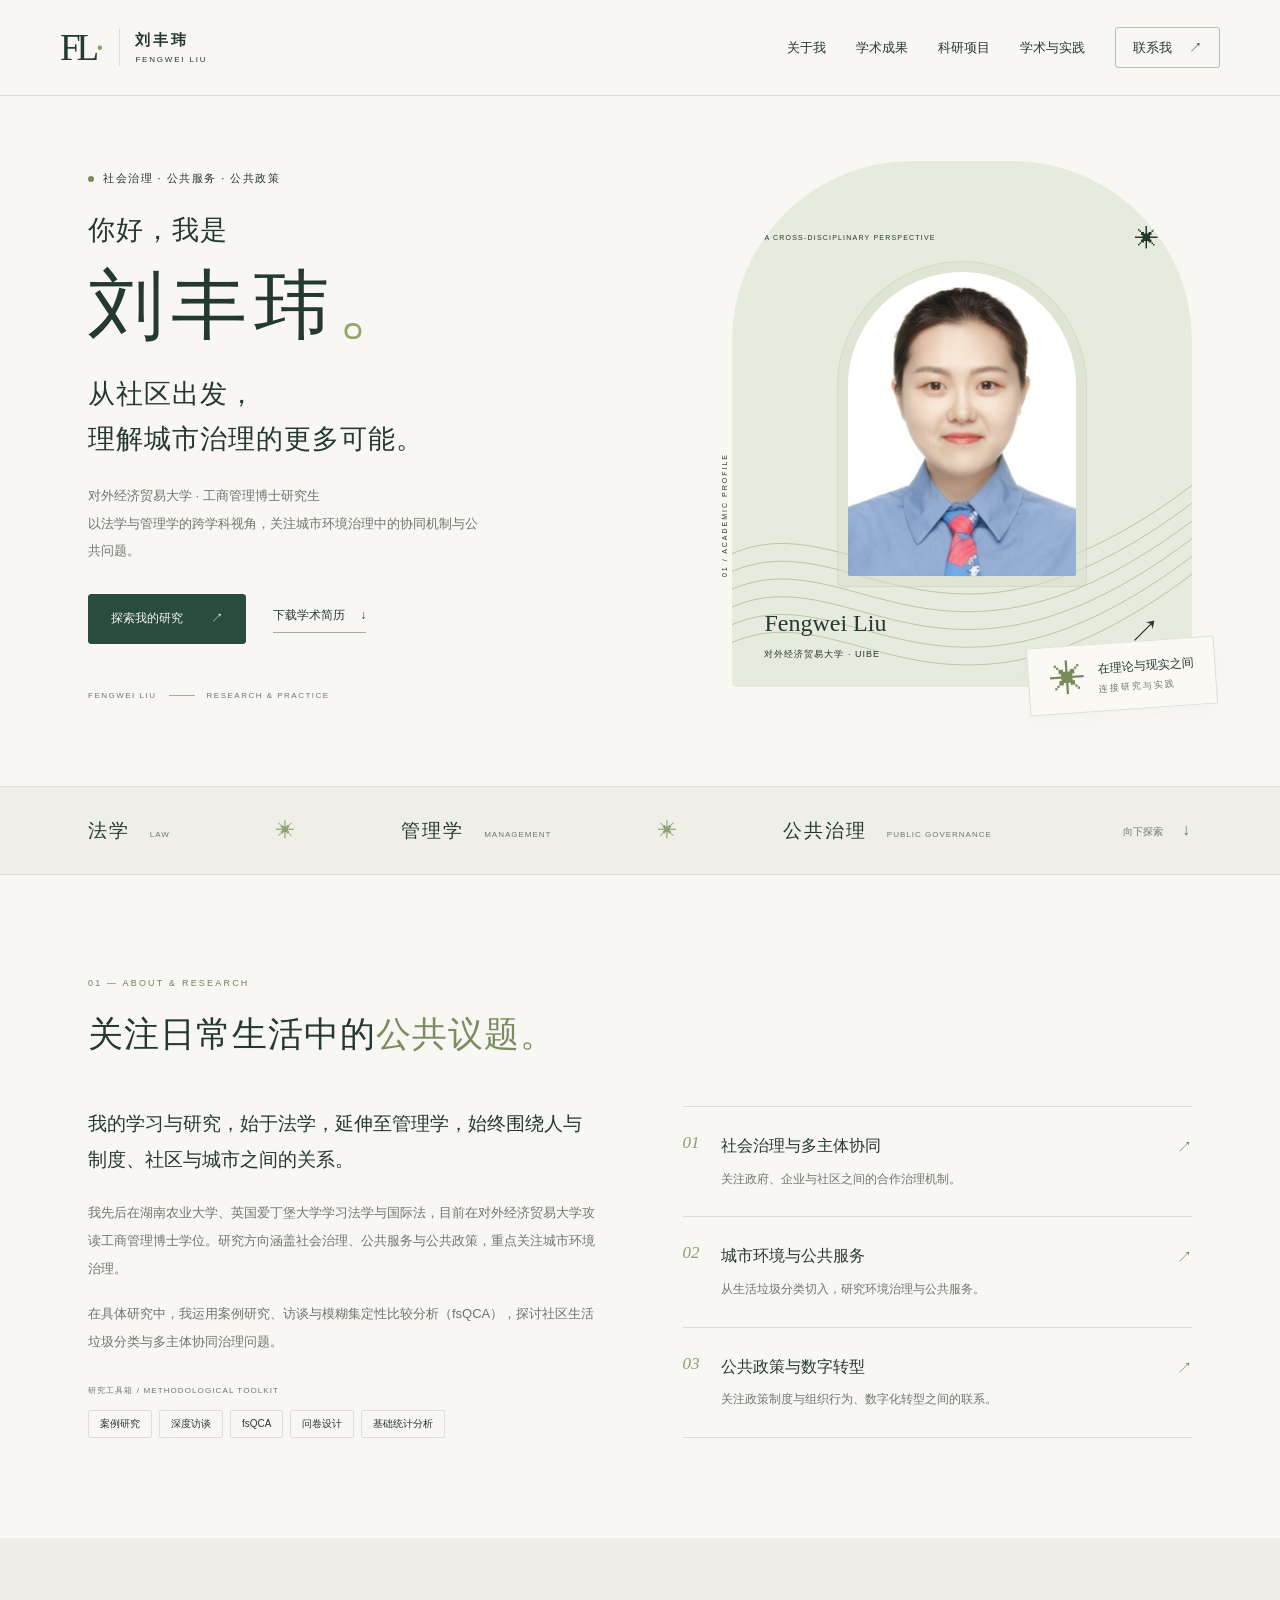
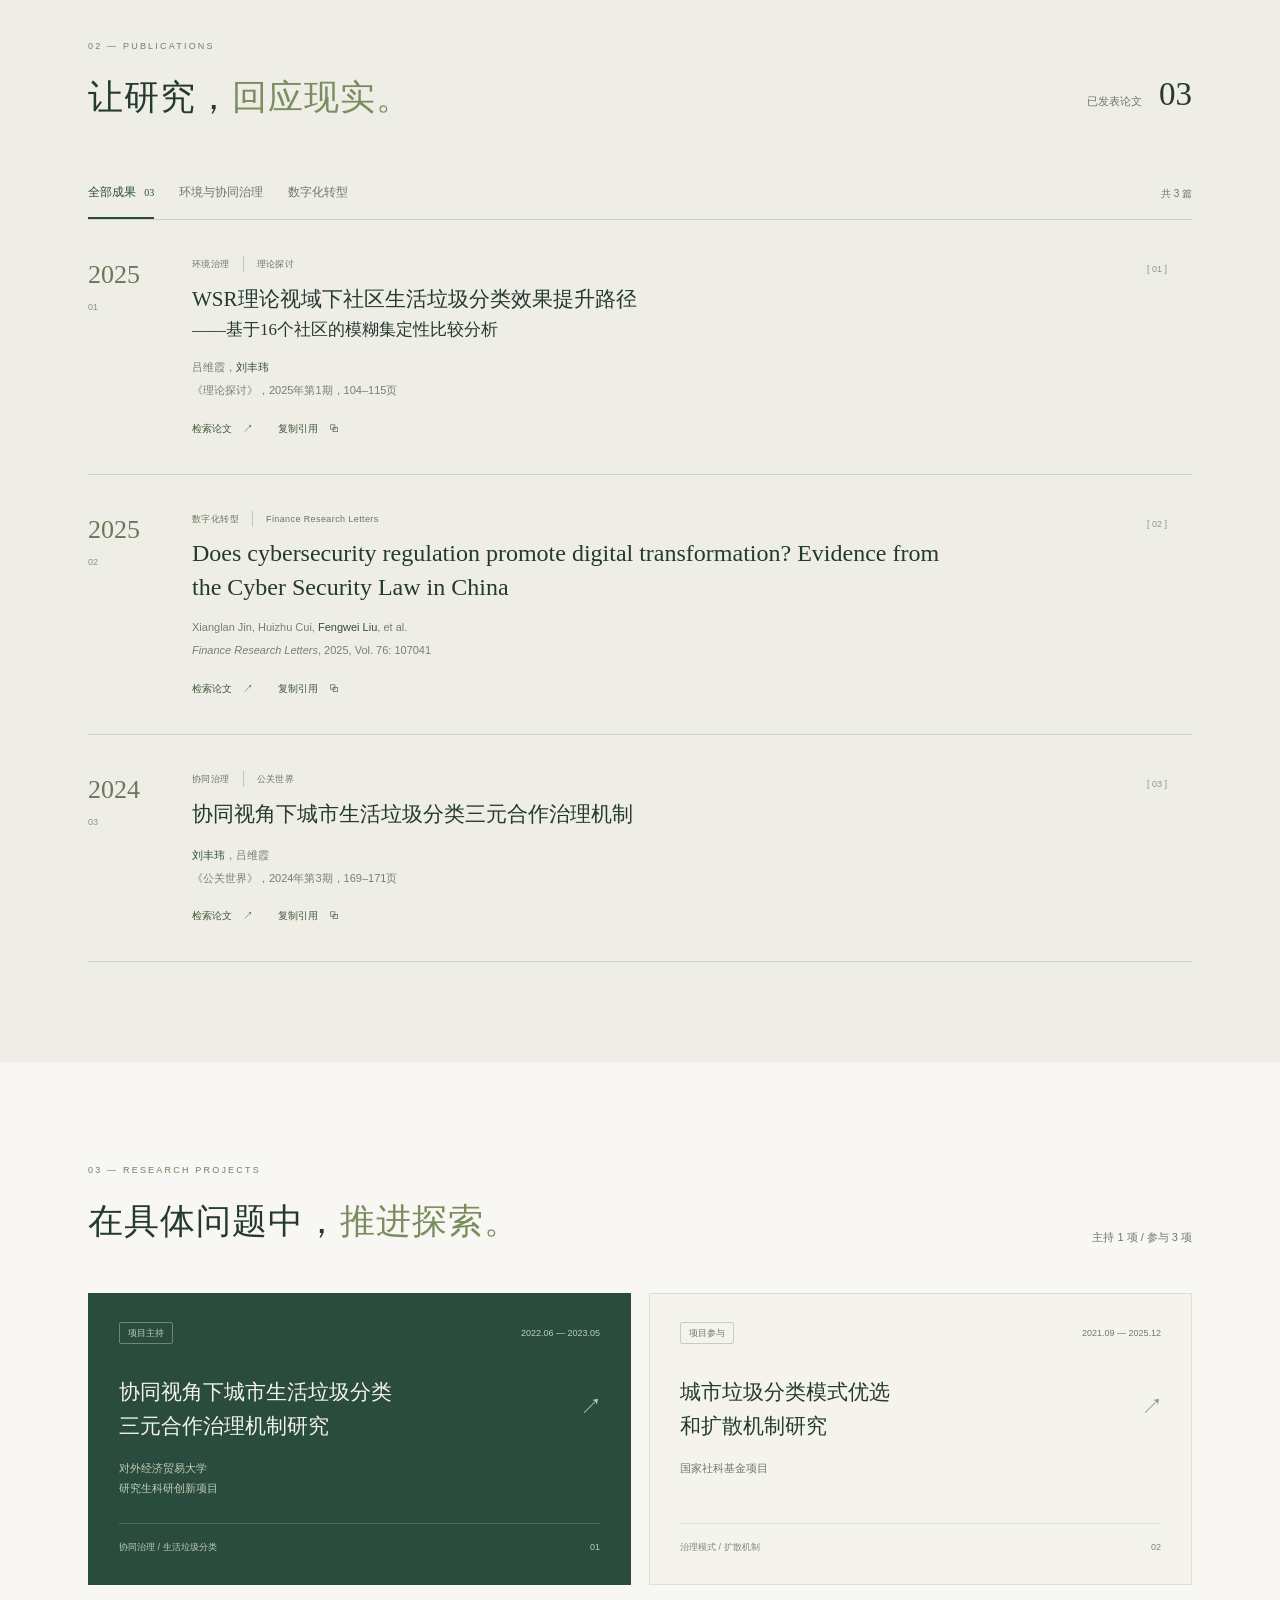
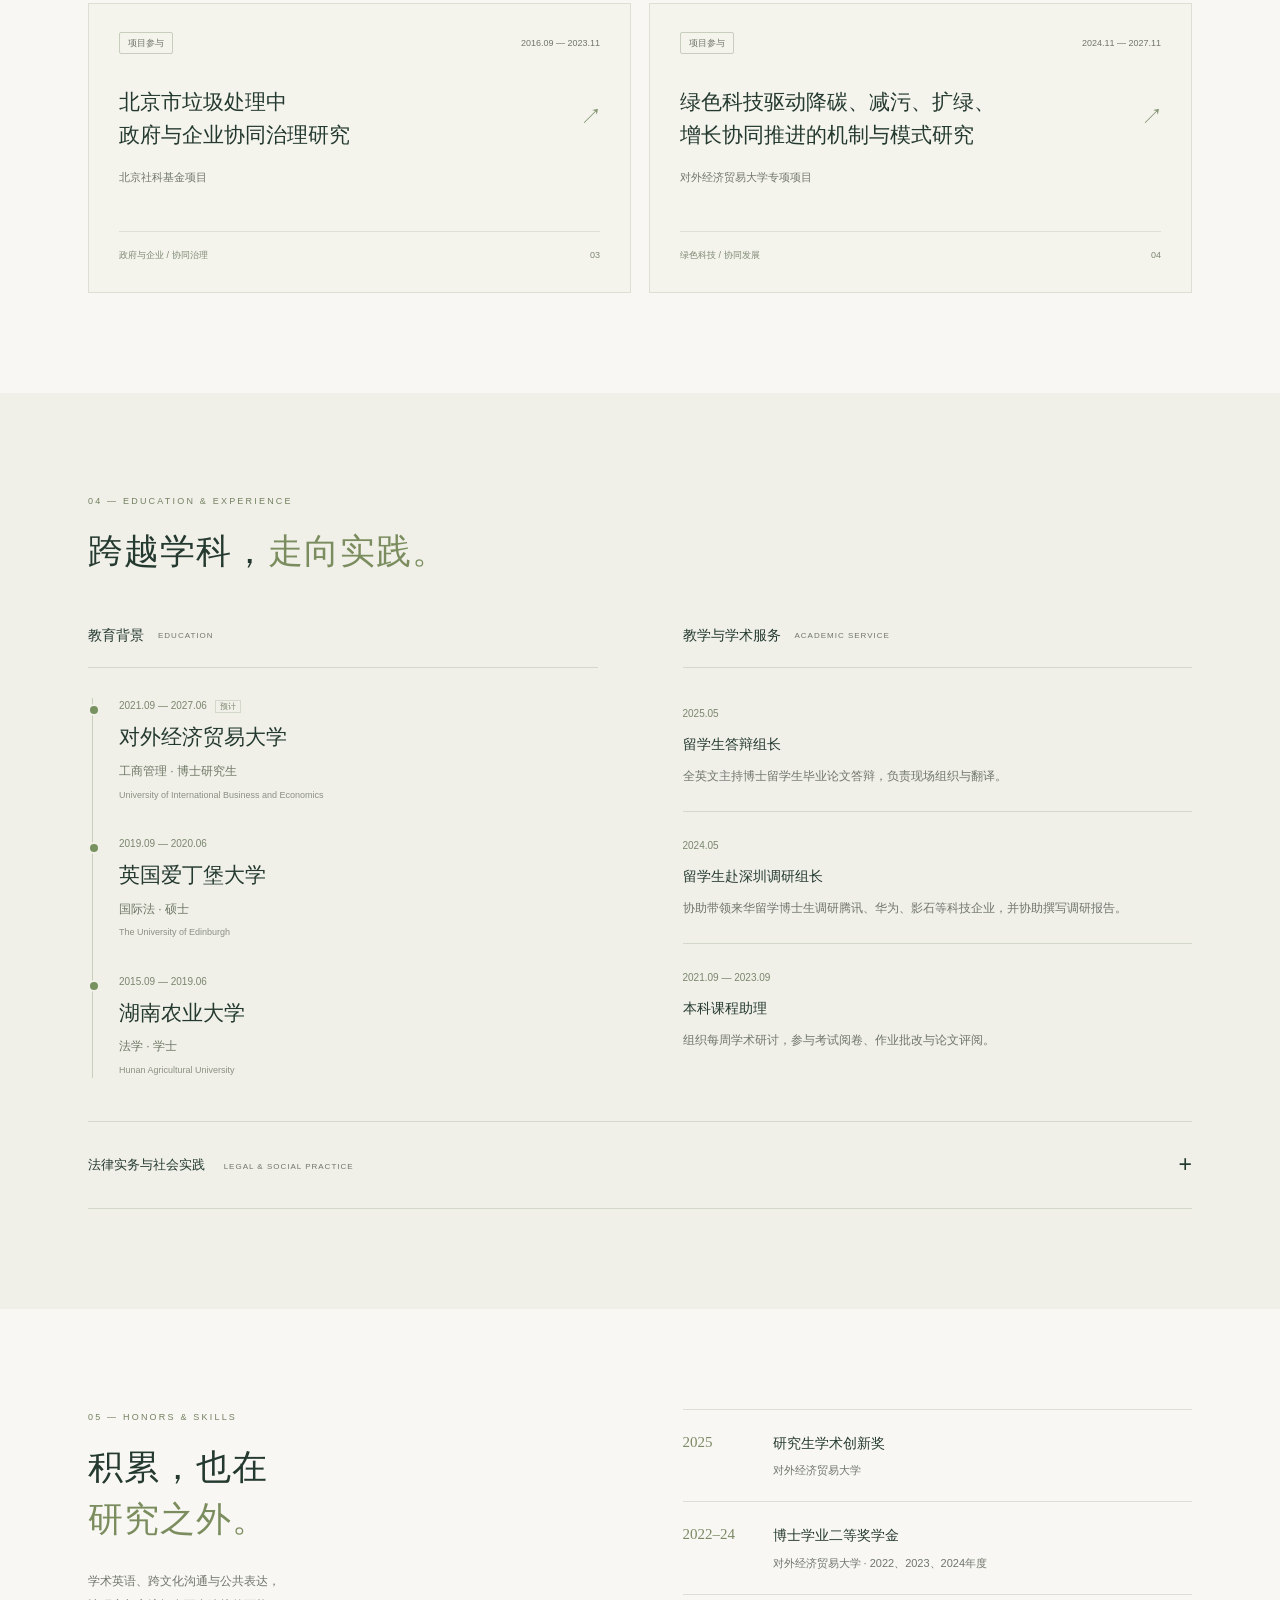
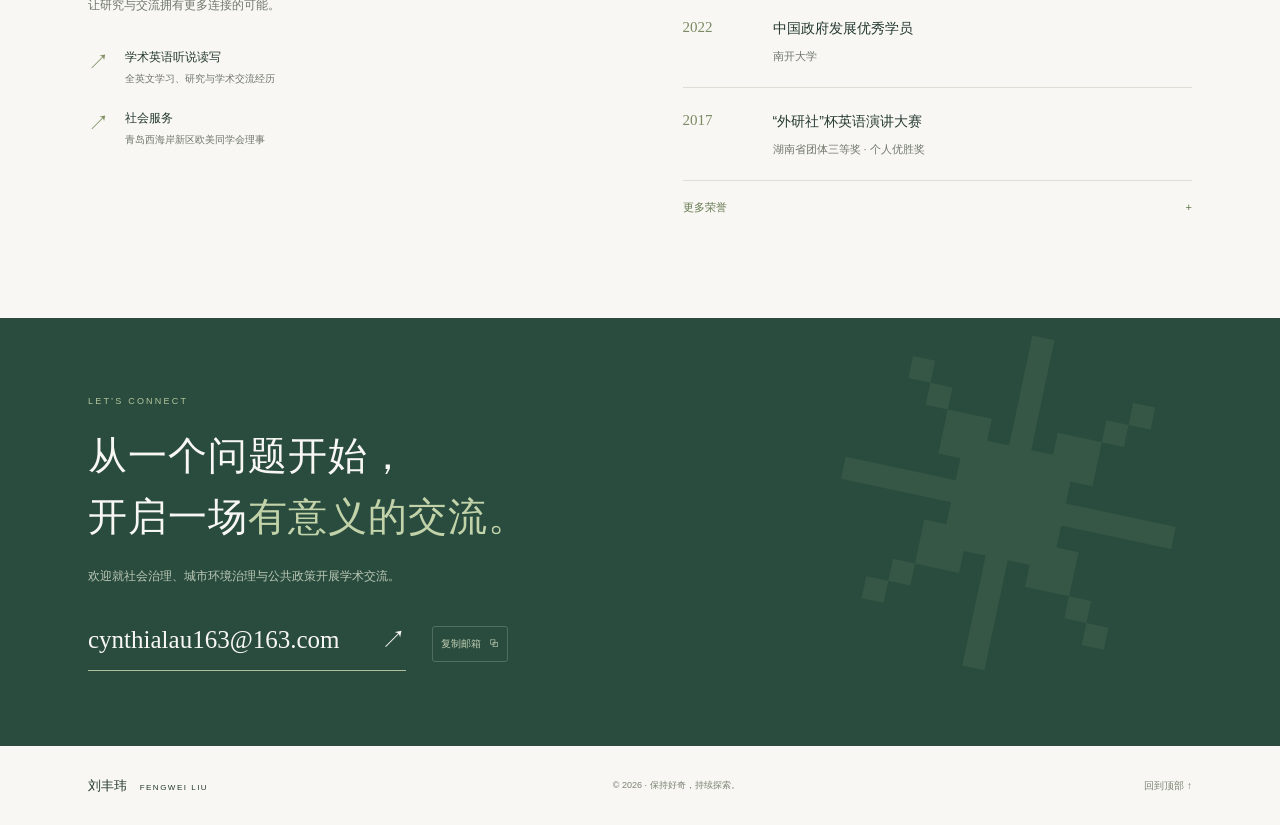
==== index.html @ 476a6679 "Publish personal academic website" ====
<!doctype html>
<html lang="zh-CN">
<head>
  <meta charset="utf-8">
  <meta name="viewport" content="width=device-width, initial-scale=1">
  <meta name="theme-color" content="#294c3e">
  <meta name="description" content="刘丰玮，对外经济贸易大学工商管理博士研究生。研究关注社会治理、公共服务与公共政策，聚焦城市环境治理。">
  <title>刘丰玮 Fengwei Liu · 社会治理与公共政策研究</title>
  <link rel="icon" type="image/svg+xml" href="assets/favicon.svg">
  <link rel="stylesheet" href="styles.css">
  <script src="script.js" defer></script>
</head>
<body>
  <a class="skip-link" href="#main">跳至正文</a>
  <header class="site-header">
    <a class="wordmark" href="#home" aria-label="刘丰玮，返回首页"><span class="monogram">FL<span>·</span></span><span class="wordmark-name">刘丰玮<small>FENGWEI LIU</small></span></a>
    <button class="menu-toggle" type="button" aria-label="展开导航" aria-controls="navigation" aria-expanded="false"><span></span><span></span></button>
    <nav id="navigation" aria-label="主导航">
      <a href="#about">关于我</a><a href="#publications">学术成果</a><a href="#projects">科研项目</a><a href="#journey">学术与实践</a><a class="nav-contact" href="#contact">联系我 <span aria-hidden="true">↗</span></a>
    </nav>
  </header>

  <main id="main">
    <section class="hero wrap" id="home" aria-labelledby="hero-title">
      <div class="hero-copy">
        <div class="eyebrow"><span class="live-dot"></span> 社会治理 · 公共服务 · 公共政策</div>
        <h1 id="hero-title">你好，我是<span>刘丰玮<span class="name-dot">。</span></span></h1>
        <p class="hero-statement">从社区出发，<br>理解城市治理的更多可能。</p>
        <p class="hero-description">对外经济贸易大学 · 工商管理博士研究生<br>以法学与管理学的跨学科视角，关注城市环境治理中的协同机制与公共问题。</p>
        <div class="hero-actions"><a class="button button-primary" href="#publications">探索我的研究 <span aria-hidden="true">↗</span></a><a class="text-link" href="assets/刘丰玮-公开简历.pdf" download>下载学术简历 <span aria-hidden="true">↓</span></a></div>
        <div class="hero-footnote"><span>FENGWEI LIU</span><span class="fine-line"></span><span>RESEARCH &amp; PRACTICE</span></div>
      </div>
      <div class="hero-visual">
        <div class="portrait-panel">
          <div class="portrait-topline"><span>A CROSS-DISCIPLINARY PERSPECTIVE</span><span aria-hidden="true">✳</span></div>
          <div class="portrait-arch"><img src="assets/portrait.jpg" width="241" height="351" alt="刘丰玮个人肖像" fetchpriority="high"></div>
          <div class="portrait-caption"><span>Fengwei Liu<small>对外经济贸易大学 · UIBE</small></span><span class="portrait-mark" aria-hidden="true">↗</span></div>
          <svg class="contour" viewBox="0 0 440 450" aria-hidden="true"><g fill="none" stroke="currentColor" stroke-width=".7"><path d="M-80 370C100 150 160 510 520 170"/><path d="M-80 387C100 167 160 527 520 187"/><path d="M-80 404C100 184 160 544 520 204"/><path d="M-80 421C100 201 160 561 520 221"/><path d="M-80 438C100 218 160 578 520 238"/><path d="M-80 455C100 235 160 595 520 255"/></g></svg>
        </div>
        <div class="floating-note"><span class="note-star" aria-hidden="true">✳</span><span>在理论与现实之间<small>连接研究与实践</small></span></div>
        <span class="visual-index">01 / ACADEMIC PROFILE</span>
      </div>
    </section>

    <div class="discipline-band"><div class="wrap"><span>法学 <small>LAW</small></span><i aria-hidden="true">✳</i><span>管理学 <small>MANAGEMENT</small></span><i aria-hidden="true">✳</i><span>公共治理 <small>PUBLIC GOVERNANCE</small></span><a href="#about" aria-label="了解我的研究背景">向下探索 <span aria-hidden="true">↓</span></a></div></div>

    <section class="section wrap" id="about" aria-labelledby="about-title">
      <div class="section-heading"><div class="section-kicker">01 — ABOUT &amp; RESEARCH</div><h2 id="about-title">关注日常生活中的<span>公共议题。</span></h2></div>
      <div class="about-grid"><div class="about-text"><p class="lead">我的学习与研究，始于法学，延伸至管理学，始终围绕人与制度、社区与城市之间的关系。</p><p>我先后在湖南农业大学、英国爱丁堡大学学习法学与国际法，目前在对外经济贸易大学攻读工商管理博士学位。研究方向涵盖社会治理、公共服务与公共政策，重点关注城市环境治理。</p><p>在具体研究中，我运用案例研究、访谈与模糊集定性比较分析（fsQCA），探讨社区生活垃圾分类与多主体协同治理问题。</p><div class="method-label">研究工具箱 / METHODOLOGICAL TOOLKIT</div><div class="tags"><span>案例研究</span><span>深度访谈</span><span>fsQCA</span><span>问卷设计</span><span>基础统计分析</span></div></div>
      <div class="research-topics"><article><span class="topic-number">01</span><div><h3>社会治理与多主体协同</h3><p>关注政府、企业与社区之间的合作治理机制。</p></div><span class="topic-symbol" aria-hidden="true">↗</span></article><article><span class="topic-number">02</span><div><h3>城市环境与公共服务</h3><p>从生活垃圾分类切入，研究环境治理与公共服务。</p></div><span class="topic-symbol" aria-hidden="true">↗</span></article><article><span class="topic-number">03</span><div><h3>公共政策与数字转型</h3><p>关注政策制度与组织行为、数字化转型之间的联系。</p></div><span class="topic-symbol" aria-hidden="true">↗</span></article></div></div>
    </section>

    <section class="publication-section" id="publications" aria-labelledby="publications-title"><div class="wrap section">
      <div class="section-heading heading-row"><div><div class="section-kicker">02 — PUBLICATIONS</div><h2 id="publications-title">让研究，<span>回应现实。</span></h2></div><p class="section-aside">已发表论文 <span class="serif">03</span></p></div>
      <div class="filter-row"><div class="filters" role="group" aria-label="按研究主题筛选论文"><button type="button" class="filter active" data-filter="all" aria-pressed="true">全部成果 <span>03</span></button><button type="button" class="filter" data-filter="environment" aria-pressed="false">环境与协同治理</button><button type="button" class="filter" data-filter="digital" aria-pressed="false">数字化转型</button></div><span class="filter-status" id="filter-status" aria-live="polite">共 3 篇</span></div>
      <div class="publication-list">
        <article class="publication" data-category="environment"><div class="paper-year">2025<small>01</small></div><div class="paper-content"><div class="paper-meta"><span>环境治理</span><span>理论探讨</span></div><h3>WSR理论视域下社区生活垃圾分类效果提升路径<span class="paper-subtitle">——基于16个社区的模糊集定性比较分析</span></h3><p class="paper-authors">吕维霞，<strong>刘丰玮</strong></p><p class="paper-citation">《理论探讨》，2025年第1期，104–115页</p><div class="paper-actions"><a href="https://scholar.google.com/scholar?q=WSR理论视域下社区生活垃圾分类效果提升路径" target="_blank" rel="noopener noreferrer">检索论文 <span aria-hidden="true">↗</span></a><button type="button" class="copy-citation" data-paper="0">复制引用 <span aria-hidden="true">⧉</span></button></div></div><span class="paper-index" aria-hidden="true">[ 01 ]</span></article>
        <article class="publication" data-category="digital"><div class="paper-year">2025<small>02</small></div><div class="paper-content"><div class="paper-meta"><span>数字化转型</span><span>Finance Research Letters</span></div><h3 class="english-title" lang="en">Does cybersecurity regulation promote digital transformation? Evidence from the Cyber Security Law in China</h3><p class="paper-authors">Xianglan Jin, Huizhu Cui, <strong>Fengwei Liu</strong>, et al.</p><p class="paper-citation"><em>Finance Research Letters</em>, 2025, Vol. 76: 107041</p><div class="paper-actions"><a href="https://scholar.google.com/scholar?q=Does+cybersecurity+regulation+promote+digital+transformation+Evidence+from+the+Cyber+Security+Law+in+China" target="_blank" rel="noopener noreferrer">检索论文 <span aria-hidden="true">↗</span></a><button type="button" class="copy-citation" data-paper="1">复制引用 <span aria-hidden="true">⧉</span></button></div></div><span class="paper-index" aria-hidden="true">[ 02 ]</span></article>
        <article class="publication" data-category="environment"><div class="paper-year">2024<small>03</small></div><div class="paper-content"><div class="paper-meta"><span>协同治理</span><span>公关世界</span></div><h3>协同视角下城市生活垃圾分类三元合作治理机制</h3><p class="paper-authors"><strong>刘丰玮</strong>，吕维霞</p><p class="paper-citation">《公关世界》，2024年第3期，169–171页</p><div class="paper-actions"><a href="https://scholar.google.com/scholar?q=协同视角下城市生活垃圾分类三元合作治理机制" target="_blank" rel="noopener noreferrer">检索论文 <span aria-hidden="true">↗</span></a><button type="button" class="copy-citation" data-paper="2">复制引用 <span aria-hidden="true">⧉</span></button></div></div><span class="paper-index" aria-hidden="true">[ 03 ]</span></article>
      </div>
    </div></section>

    <section class="section wrap" id="projects" aria-labelledby="projects-title"><div class="section-heading heading-row"><div><div class="section-kicker">03 — RESEARCH PROJECTS</div><h2 id="projects-title">在具体问题中，<span>推进探索。</span></h2></div><p class="section-aside">主持 1 项 / 参与 3 项</p></div>
      <div class="project-grid"><article class="project-card featured"><div class="project-top"><span class="role-tag">项目主持</span><span>2022.06 — 2023.05</span></div><span class="project-icon" aria-hidden="true">↗</span><h3>协同视角下城市生活垃圾分类<br>三元合作治理机制研究</h3><p>对外经济贸易大学<br>研究生科研创新项目</p><div class="project-bottom"><span>协同治理 / 生活垃圾分类</span><span>01</span></div></article><article class="project-card"><div class="project-top"><span class="role-tag">项目参与</span><span>2021.09 — 2025.12</span></div><span class="project-icon" aria-hidden="true">↗</span><h3>城市垃圾分类模式优选<br>和扩散机制研究</h3><p>国家社科基金项目</p><div class="project-bottom"><span>治理模式 / 扩散机制</span><span>02</span></div></article><article class="project-card"><div class="project-top"><span class="role-tag">项目参与</span><span>2016.09 — 2023.11</span></div><span class="project-icon" aria-hidden="true">↗</span><h3>北京市垃圾处理中<br>政府与企业协同治理研究</h3><p>北京社科基金项目</p><div class="project-bottom"><span>政府与企业 / 协同治理</span><span>03</span></div></article><article class="project-card"><div class="project-top"><span class="role-tag">项目参与</span><span>2024.11 — 2027.11</span></div><span class="project-icon" aria-hidden="true">↗</span><h3>绿色科技驱动降碳、减污、扩绿、<br>增长协同推进的机制与模式研究</h3><p>对外经济贸易大学专项项目</p><div class="project-bottom"><span>绿色科技 / 协同发展</span><span>04</span></div></article></div>
    </section>

    <section class="journey-section" id="journey" aria-labelledby="journey-title"><div class="section wrap"><div class="section-heading"><div class="section-kicker">04 — EDUCATION &amp; EXPERIENCE</div><h2 id="journey-title">跨越学科，<span>走向实践。</span></h2></div>
      <div class="journey-grid"><div><h3 class="column-label">教育背景 <span>EDUCATION</span></h3><div class="education-timeline"><article><p class="timeline-date">2021.09 — 2027.06 <span>预计</span></p><h4>对外经济贸易大学</h4><p>工商管理 · 博士研究生</p><small>University of International Business and Economics</small></article><article><p class="timeline-date">2019.09 — 2020.06</p><h4>英国爱丁堡大学</h4><p>国际法 · 硕士</p><small>The University of Edinburgh</small></article><article><p class="timeline-date">2015.09 — 2019.06</p><h4>湖南农业大学</h4><p>法学 · 学士</p><small>Hunan Agricultural University</small></article></div></div>
      <div><h3 class="column-label">教学与学术服务 <span>ACADEMIC SERVICE</span></h3><div class="experience-list"><article><time>2025.05</time><h4>留学生答辩组长</h4><p>全英文主持博士留学生毕业论文答辩，负责现场组织与翻译。</p></article><article><time>2024.05</time><h4>留学生赴深圳调研组长</h4><p>协助带领来华留学博士生调研腾讯、华为、影石等科技企业，并协助撰写调研报告。</p></article><article><time>2021.09 — 2023.09</time><h4>本科课程助理</h4><p>组织每周学术研讨，参与考试阅卷、作业批改与论文评阅。</p></article></div></div></div>
      <details class="practice-details"><summary><span>法律实务与社会实践 <small>LEGAL &amp; SOCIAL PRACTICE</small></span><span class="details-symbol" aria-hidden="true">+</span></summary><div class="practice-grid"><article><time>2020.10 — 2021.04</time><h4>山东理证律师事务所 · 律师助理</h4><p>协助审理、编写合同与整理文案。</p></article><article><time>2018.07 — 2018.12</time><h4>北京（青岛）大成律师事务所 · 律师助理</h4><p>协助律师办案。</p></article><article><time>2016.09 — 2017.06</time><h4>湖南飞优教育 · 外教助教</h4><p>协助课堂教学、指导课后作业，沟通并反馈教学效果。</p></article><article><time>2016.09</time><h4>中国非公募基金会发展论坛长沙分论坛</h4><p>参与论坛组织，编写主持词并协助场控。</p></article></div></details>
    </div></section>

    <section class="section wrap honors-section" aria-labelledby="honors-title"><div><div class="section-kicker">05 — HONORS &amp; SKILLS</div><h2 id="honors-title">积累，也在<span>研究之外。</span></h2><p class="honors-intro">学术英语、跨文化沟通与公共表达，<br>让研究与交流拥有更多连接的可能。</p><div class="skill-note"><span aria-hidden="true">↗</span><p>学术英语听说读写<br><small>全英文学习、研究与学术交流经历</small></p></div><div class="skill-note"><span aria-hidden="true">↗</span><p>社会服务<br><small>青岛西海岸新区欧美同学会理事</small></p></div></div><div class="honors-list"><article><span>2025</span><div><h3>研究生学术创新奖</h3><p>对外经济贸易大学</p></div></article><article><span>2022–24</span><div><h3>博士学业二等奖学金</h3><p>对外经济贸易大学 · 2022、2023、2024年度</p></div></article><article><span>2022</span><div><h3>中国政府发展优秀学员</h3><p>南开大学</p></div></article><article><span>2017</span><div><h3>“外研社”杯英语演讲大赛</h3><p>湖南省团体三等奖 · 个人优胜奖</p></div></article><details class="more-honors"><summary>更多荣誉 <span aria-hidden="true">+</span></summary><div><p><b>2018</b> 湖南农业大学优秀学生干部</p><p><b>2017</b> 湖南省“正大杯”大学生双创营销大赛亚军</p><p><b>2017</b> 湖南农业大学英语演讲大赛第一名</p><p><b>2017</b> 公法学院模拟法庭辩论赛团体三等奖</p><p><b>2017</b> 公法学院英语演讲大赛二等奖</p><p><b>2016</b> 团学干部高级培训班优秀学员</p><p><b>2016</b> 公法学院优秀社会实践报告</p></div></details></div></section>

    <section class="contact-section" id="contact" aria-labelledby="contact-title"><div class="wrap contact-inner"><div class="section-kicker">LET’S CONNECT</div><h2 id="contact-title">从一个问题开始，<br>开启一场<span>有意义的交流。</span></h2><p>欢迎就社会治理、城市环境治理与公共政策开展学术交流。</p><div class="contact-actions"><a href="mailto:cynthialau163@163.com" class="email-link">cynthialau163@163.com <span aria-hidden="true">↗</span></a><button class="copy-email" type="button" aria-label="复制邮箱地址">复制邮箱 <span aria-hidden="true">⧉</span></button></div><span class="contact-decoration" aria-hidden="true">✳</span></div></section>
  </main>
  <footer class="site-footer wrap"><a href="#home" class="footer-name">刘丰玮 <span>FENGWEI LIU</span></a><span>© <span id="year">2026</span> · 保持好奇，持续探索。</span><a href="#home" class="back-top">回到顶部 ↑</a></footer>
  <div class="toast" role="status" aria-live="polite"></div>
</body>
</html>
---- styles.css ----
@charset "UTF-8";
:root{--paper:#f8f7f3;--cream:#eeeee6;--ink:#24392f;--green:#294c3e;--sage:#c9d2b9;--muted:#70766c;--line:#dddfd5;--serif:Georgia,"Songti SC","STSong","Noto Serif CJK SC",serif;--sans:-apple-system,BlinkMacSystemFont,"PingFang SC","Microsoft YaHei",sans-serif}
*{box-sizing:border-box}html{scroll-behavior:smooth;scroll-padding-top:100px}body{margin:0;background:var(--paper);color:var(--ink);font-family:var(--sans);font-size:15px;line-height:1.8;-webkit-font-smoothing:antialiased}::selection{background:#d2ddbf;color:var(--ink)}a{color:inherit;text-decoration:none}button{font:inherit;color:inherit;cursor:pointer}button,a,summary{-webkit-tap-highlight-color:transparent}button:focus-visible,a:focus-visible,summary:focus-visible{outline:2px solid #75945e;outline-offset:6px}button{border:0}img{max-width:100%;display:block}h1,h2,h3,h4,p{margin:0}svg{display:block}.wrap{max-width:1200px;margin-inline:auto;padding-inline:48px}.section{padding-block:100px}section[id]{scroll-margin-top:20px}.skip-link{position:fixed;left:20px;top:-80px;z-index:100;background:var(--green);padding:12px 20px;color:white}.skip-link:focus{top:10px}.site-header{height:96px;max-width:1320px;margin:auto;padding:0 60px;display:flex;align-items:center;justify-content:space-between;border-bottom:1px solid var(--line)}.wordmark{display:flex;gap:15px;align-items:center}.monogram{font-family:Georgia,serif;font-size:37px;letter-spacing:-4px;line-height:1}.monogram>span{color:#8a9e65;letter-spacing:0}.wordmark-name{padding-left:15px;border-left:1px solid var(--line);font-size:15px;font-weight:600;line-height:1.5;letter-spacing:3px}.wordmark-name small{display:block;font-size:8px;font-weight:400;letter-spacing:1.8px;margin-top:3px}.site-header nav{display:flex;align-items:center;gap:30px;font-size:13px}.site-header nav a{transition:color .2s;position:relative}.site-header nav a:hover{color:#6d8454}.nav-contact{padding:8px 17px;border:1px solid #b8c1ad;border-radius:3px}.nav-contact span{margin-left:13px}.menu-toggle{display:none}.hero{min-height:690px;display:grid;grid-template-columns:1.25fr 1fr;gap:70px;align-items:center;padding-top:65px;padding-bottom:75px}.eyebrow{display:flex;align-items:center;gap:9px;font-size:11px;letter-spacing:1.5px;margin-bottom:23px}.live-dot{height:6px;width:6px;background:#7a8a59;border-radius:50%}.hero h1{font-family:var(--serif);font-size:27px;font-weight:400;line-height:1.4;letter-spacing:1px}.hero h1>span{display:block;font-size:76px;letter-spacing:7px;font-weight:500;margin-top:2px}.name-dot{color:#93a66b}.hero-statement{font-family:var(--serif);font-size:27px;line-height:1.65;letter-spacing:1px;margin-top:14px}.hero-description{color:var(--muted);font-size:13px;line-height:2.1;max-width:395px;margin-top:21px}.hero-actions{display:flex;align-items:center;gap:27px;margin-top:30px}.button{display:inline-flex;align-items:center;gap:28px;font-size:12px;padding:13px 22px;border:1px solid var(--green);border-radius:3px;transition:background .2s,transform .2s}.button-primary{background:var(--green);color:var(--paper)}.button:hover{background:#3e604b;transform:translateY(-2px)}.text-link{font-size:12px;padding-bottom:5px;border-bottom:1px solid #a6ad98}.text-link span{margin-left:12px}.hero-footnote{display:flex;align-items:center;gap:12px;letter-spacing:1.5px;font-size:8px;color:var(--muted);margin-top:45px}.fine-line{width:26px;height:1px;background:#a6ad98}.hero-visual{position:relative;padding-bottom:24px}.portrait-panel{position:relative;background:#e7ebde;padding:24px 32px 26px;overflow:hidden;border-radius:180px 180px 4px 4px;min-height:480px;display:flex;flex-direction:column;justify-content:flex-end}.portrait-topline{display:flex;justify-content:space-between;align-items:center;font-size:7px;letter-spacing:1.2px;position:relative;z-index:1;margin-top:32px}.portrait-topline>span:last-child{font-size:24px}.portrait-arch{width:228px;height:304px;margin:12px auto 0;border-radius:130px 130px 2px 2px;overflow:hidden;position:relative;z-index:1;box-shadow:0 0 0 10px #f8f7f34d,0 0 0 11px #b9c4a66b}.portrait-arch img{width:100%;height:100%;object-fit:cover;object-position:50% 8%}.portrait-caption{position:relative;z-index:1;display:flex;justify-content:space-between;align-items:center;margin-top:26px;font-family:var(--serif);font-size:24px}.portrait-caption small{font:9px var(--sans);display:block;margin-top:3px;letter-spacing:1px}.portrait-mark{font-size:31px}.contour{position:absolute;bottom:-20px;left:0;width:100%;color:#a9b79a;pointer-events:none}.floating-note{position:absolute;right:-24px;bottom:2px;display:flex;align-items:center;gap:12px;background:#faf9f4;border:1px solid var(--line);padding:14px 21px;box-shadow:0 6px 20px #24392f06;z-index:2;transform:rotate(-4deg);font-size:12px}.floating-note small{display:block;font-size:9px;color:var(--muted);letter-spacing:2px}.note-star{font-size:36px;line-height:1;color:#778b5b}.visual-index{position:absolute;left:-13px;top:53%;font-size:7px;letter-spacing:2px;writing-mode:vertical-rl;transform:rotate(180deg)}.discipline-band{border-block:1px solid var(--line);background:#efefe7}.discipline-band>.wrap{min-height:87px;display:flex;align-items:center;justify-content:space-between;gap:20px}.discipline-band span{font-family:var(--serif);font-size:19px;letter-spacing:2px}.discipline-band small{font-family:var(--sans);font-size:8px;color:var(--muted);letter-spacing:1px;margin-left:13px}.discipline-band i{font-size:19px;color:#92a275;font-style:normal}.discipline-band a{font-size:10px;color:var(--muted);margin-left:25px}.discipline-band a span{font-size:16px;margin-left:16px}.section-kicker{font-size:9px;letter-spacing:2.2px;color:#738060;margin-bottom:17px;font-weight:500}h2{font-family:var(--serif);font-weight:400;font-size:35px;line-height:1.5;letter-spacing:1px}h2>span{color:#7b8d5e}.section-heading{margin-bottom:45px}.heading-row{display:flex;justify-content:space-between;align-items:flex-end;gap:20px}.section-aside{font-size:11px;color:var(--muted);white-space:nowrap}.serif{font-family:Georgia,serif;font-size:33px;color:var(--ink);margin-left:14px}.about-grid{display:grid;grid-template-columns:1fr 1fr;gap:85px}.about-text p{font-size:13px;color:var(--muted);line-height:2.15;margin-bottom:17px}.about-text .lead{font-family:var(--serif);font-size:19px;color:var(--ink);line-height:1.9;margin-bottom:21px}.method-label{font-size:8px;letter-spacing:1.1px;margin-top:28px;margin-bottom:12px;color:var(--muted)}.tags{display:flex;flex-wrap:wrap;gap:7px}.tags span{font-size:10px;padding:4px 11px;border:1px solid var(--line);border-radius:2px}.research-topics{border-top:1px solid var(--line)}.research-topics article{padding:26px 0;display:flex;align-items:flex-start;gap:21px;border-bottom:1px solid var(--line)}.topic-number{font:italic 17px Georgia,serif;color:#8c9e71}.research-topics h3{font-size:16px;font-weight:500;line-height:1.6;margin-bottom:9px}.research-topics p{font-size:12px;line-height:1.9;color:var(--muted)}.topic-symbol{margin-left:auto;color:#7b8d5e}.publication-section{background:#eeeee7}.filter-row{display:flex;justify-content:space-between;align-items:center;border-bottom:1px solid #cdd2c5;margin-top:7px}.filters{display:flex;gap:25px}.filter{background:none;color:var(--muted);padding:13px 0;font-size:12px;border-bottom:2px solid transparent}.filter.active{color:var(--green);border-bottom-color:var(--green)}.filter span{font:10px Georgia,serif;margin-left:5px}.filter-status{font-size:10px;color:var(--muted)}.publication{position:relative;display:grid;grid-template-columns:82px 1fr 45px;gap:22px;padding:36px 0;border-bottom:1px solid #cdd2c5}.publication[hidden]{display:none}.paper-year{font:26px Georgia,serif;color:#69785a;line-height:1.2;padding-top:3px}.paper-year small{display:block;font:9px var(--sans);margin-top:12px;color:#8b9182}.paper-meta{display:flex;gap:13px;color:#6a765c;font-size:9px;letter-spacing:.4px;margin-bottom:10px}.paper-meta span+span{padding-left:13px;border-left:1px solid #c2c9b8}.paper-content h3{font-family:var(--serif);font-size:21px;line-height:1.65;font-weight:500;max-width:790px}.paper-subtitle{display:block;font-size:17px}.paper-content .english-title{font:24px/1.4 Georgia,serif;max-width:750px}.paper-authors{font-size:11px;color:#7a7e73;margin-top:14px}.paper-authors strong{font-weight:500;color:#344d3c}.paper-citation{font-size:11px;color:#7a7e73;margin-top:3px}.paper-actions{display:flex;gap:25px;margin-top:19px;align-items:center}.paper-actions a,.paper-actions button{font-size:10px;padding:0;background:none;color:#405938}.paper-actions span{margin-left:8px}.paper-actions a:hover,.paper-actions button:hover{text-decoration:underline;text-underline-offset:4px}.paper-index{font-size:9px;color:#8e9486;padding-top:5px;white-space:nowrap}.project-grid{display:grid;grid-template-columns:1fr 1fr;gap:18px}.project-card{border:1px solid var(--line);padding:28px 30px;min-height:290px;background:#f4f4ed;position:relative;display:flex;flex-direction:column;transition:transform .25s,border-color .25s}.project-card:hover{transform:translateY(-4px);border-color:#9daa8b}.project-top{display:flex;justify-content:space-between;align-items:center;gap:10px;font-size:9px;color:var(--muted);margin-bottom:32px}.role-tag{border:1px solid #c7cebd;border-radius:2px;padding:2px 8px;font-size:9px}.project-card h3{font-family:var(--serif);font-size:21px;line-height:1.6;font-weight:400;max-width:95%;margin-bottom:14px}.project-card p{font-size:11px;color:var(--muted);line-height:1.9;margin-bottom:24px}.project-bottom{display:flex;justify-content:space-between;padding-top:15px;border-top:1px solid var(--line);font-size:9px;color:#7e8873;margin-top:auto}.project-icon{position:absolute;top:93px;right:28px;color:#879776;font-size:22px}.project-card.featured{background:var(--green);color:#f5f4e9;border-color:var(--green)}.featured .project-top,.featured p,.featured .project-bottom,.featured .project-icon{color:#c1ceb5}.featured .role-tag{border-color:#738570}.featured .project-bottom{border-color:#ffffff26}.journey-section{background:#f0f0e9}.journey-grid{display:grid;grid-template-columns:1fr 1fr;gap:85px}.column-label{font-size:14px;font-weight:500;display:flex;align-items:center;gap:14px;border-bottom:1px solid #d4d8cb;padding-bottom:19px;margin-bottom:30px}.column-label span{font-size:8px;color:var(--muted);letter-spacing:1px;font-weight:400}.education-timeline{border-left:1px solid #c6cfb9;margin-left:4px;padding-left:26px}.education-timeline article{position:relative;padding-bottom:33px}.education-timeline article:last-child{padding-bottom:0}.education-timeline article:before{content:"";position:absolute;left:-31px;top:6px;width:8px;height:8px;background:#789160;border:2px solid #f0f0e9;border-radius:50%}.timeline-date,.experience-list time,.practice-grid time{font-size:10px;color:#7b866e;line-height:1.5;font-variant-numeric:tabular-nums}.timeline-date span{font-size:8px;margin-left:5px;border:1px solid #d4d8cb;padding:1px 4px}.education-timeline h4{font-family:var(--serif);font-size:21px;font-weight:400;margin-top:6px}.education-timeline article>p:not(.timeline-date){font-size:12px;color:#6e7865;margin-top:4px}.education-timeline small{display:block;font-size:9px;color:#8b9182;margin-top:4px}.experience-list article{padding-bottom:24px}.experience-list article+article{border-top:1px solid #d4d8cb;padding-top:18px}.experience-list h4{font-size:14px;font-weight:500;margin-top:7px;margin-bottom:7px}.experience-list p{font-size:12px;color:var(--muted);line-height:1.9}.practice-details{border-block:1px solid #d4d8cb;margin-top:43px}.practice-details summary{display:flex;justify-content:space-between;align-items:center;padding:22px 0;font-size:13px;cursor:pointer;list-style:none}.practice-details summary::-webkit-details-marker,.more-honors summary::-webkit-details-marker{display:none}.practice-details summary small{font-size:8px;margin-left:15px;color:var(--muted);letter-spacing:1px}.details-symbol{font-size:23px;font-weight:300;transition:transform .2s}details[open] .details-symbol{transform:rotate(45deg)}.practice-grid{display:grid;grid-template-columns:1fr 1fr;gap:25px 45px;padding:6px 0 30px}.practice-grid h4{font-size:13px;font-weight:500;margin-block:6px}.practice-grid p{color:var(--muted);font-size:11px}.honors-section{display:grid;grid-template-columns:1fr 1fr;gap:85px}.honors-section h2 span{display:block}.honors-intro{font-size:12px;color:var(--muted);margin-block:22px 30px;line-height:2}.skill-note{display:flex;gap:16px;align-items:flex-start;margin-bottom:18px}.skill-note>span{color:#7b8d5e;font-size:21px;line-height:1.4}.skill-note p{font-size:12px}.skill-note small{font-size:10px;color:var(--muted)}.honors-list{border-top:1px solid var(--line)}.honors-list article{display:flex;gap:25px;border-bottom:1px solid var(--line);padding:21px 0}.honors-list article>span{font:15px Georgia,serif;color:#7c8b65;min-width:65px;margin-top:3px}.honors-list h3{font-weight:500;font-size:14px}.honors-list p{font-size:11px;color:var(--muted);margin-top:5px}.more-honors summary{display:flex;justify-content:space-between;cursor:pointer;font-size:11px;list-style:none;padding-top:17px;color:#64794f}.more-honors p{line-height:2;padding-block:4px}.more-honors b{font-weight:400;margin-right:10px}.more-honors div{padding-top:12px}.contact-section{background:var(--green);color:var(--paper);overflow:hidden}.contact-inner{position:relative;padding-block:75px}.contact-inner .section-kicker{color:#b4c59b}.contact-inner h2{font-size:39px;line-height:1.55;position:relative;z-index:1}.contact-inner h2 span{color:#c2d2a9}.contact-inner>p{color:#bdc9b6;font-size:12px;margin-top:19px;position:relative;z-index:1}.contact-actions{display:flex;align-items:center;gap:26px;margin-top:29px;position:relative;z-index:1}.email-link{font-family:Georgia,serif;font-size:25px;border-bottom:1px solid #afbd9d;padding-bottom:8px}.email-link span{margin-left:35px;font-family:var(--sans)}.copy-email{color:#c3d0b5;background:transparent;font-size:10px;padding:8px;border:1px solid #ffffff30;border-radius:3px}.copy-email span{margin-left:6px}.contact-decoration{position:absolute;right:45px;top:10px;font-size:360px;line-height:1.1;color:#92a77a;opacity:.12;transform:rotate(12deg);pointer-events:none}.site-footer{padding-block:28px;display:flex;justify-content:space-between;align-items:center;gap:20px;font-size:9px;color:#7b8273}.footer-name{font-size:13px;color:var(--ink)}.footer-name span{font-size:8px;letter-spacing:1.5px;margin-left:9px}.back-top{font-size:10px}.toast{position:fixed;left:50%;bottom:30px;transform:translate(-50%,18px);background:var(--green);color:#fff;box-shadow:0 4px 20px #0002;padding:11px 22px;border-radius:4px;font-size:12px;opacity:0;visibility:hidden;transition:opacity .2s,transform .2s;z-index:100;max-width:calc(100% - 32px);text-align:center}.toast.visible{opacity:1;visibility:visible;transform:translate(-50%,0)}
@media(min-width:1440px){.hero{min-height:750px}.hero h1>span{font-size:86px}.portrait-panel{min-height:505px}.portrait-arch{width:245px;height:328px}}
@media(max-width:1000px){.wrap{padding-inline:32px}.site-header{padding-inline:32px}.site-header nav{gap:20px}.hero{gap:40px;min-height:650px}.hero h1>span{font-size:64px}.hero-statement{font-size:24px}.portrait-panel{padding-inline:23px;min-height:450px}.portrait-arch{width:210px;height:292px}.portrait-topline{font-size:6px;letter-spacing:.8px}.portrait-caption{font-size:21px}.floating-note{right:-12px;padding:11px 15px}.discipline-band small{display:block;margin:2px 0 0}.discipline-band span{font-size:17px}.discipline-band a{margin-left:0}.about-grid,.journey-grid,.honors-section{gap:45px}.section{padding-block:80px}.project-card{padding:24px}.project-card h3{font-size:19px}.project-icon{right:19px}.project-top{font-size:8px}.contact-decoration{right:0}.contact-inner h2{font-size:34px}h2{font-size:31px}}
@media(max-width:720px){html{scroll-padding-top:90px}.wrap{padding-inline:24px}.site-header{height:78px;padding-inline:24px;position:relative;z-index:10}.monogram{font-size:31px}.wordmark-name{font-size:13px}.wordmark-name small{font-size:7px}.menu-toggle{display:flex;flex-direction:column;justify-content:center;gap:6px;align-items:center;background:transparent;width:40px;height:40px}.menu-toggle span{width:21px;height:1px;background:var(--green);transition:transform .2s}.menu-toggle[aria-expanded=true] span:first-child{transform:translateY(3.5px) rotate(45deg)}.menu-toggle[aria-expanded=true] span:last-child{transform:translateY(-3.5px) rotate(-45deg)}.site-header nav{display:none;position:absolute;top:77px;left:0;right:0;flex-direction:column;align-items:stretch;gap:0;background:var(--paper);padding:10px 24px 22px;border-bottom:1px solid var(--line);box-shadow:0 10px 15px #24392f06}.site-header nav.open{display:flex}.site-header nav a{padding:12px 0}.site-header nav .nav-contact{border:0;border-top:1px solid var(--line);border-radius:0;margin-top:6px}.hero{grid-template-columns:1fr;gap:42px;padding-top:45px;padding-bottom:48px;min-height:0}.hero-copy{max-width:520px}.eyebrow{font-size:10px;margin-bottom:20px}.hero h1{font-size:23px}.hero h1>span{font-size:68px;letter-spacing:5px}.hero-statement{font-size:26px;margin-top:12px}.hero-description{font-size:12px;max-width:390px;margin-top:20px}.hero-actions{gap:23px;margin-top:26px}.button{padding:12px 17px;gap:18px}.hero-footnote{margin-top:28px;font-size:7px}.hero-visual{max-width:340px;width:100%;margin-inline:auto;padding-bottom:26px}.portrait-panel{min-height:420px;padding:23px 30px}.portrait-topline{margin-top:10px;font-size:6px}.portrait-arch{width:207px;height:280px}.portrait-caption{margin-top:23px}.floating-note{right:-10px}.discipline-band>.wrap{gap:12px;padding-block:20px;min-height:80px}.discipline-band span{font-size:14px;letter-spacing:1px}.discipline-band small{font-size:6px;letter-spacing:.6px}.discipline-band i{font-size:14px}.discipline-band a{display:none}.section{padding-block:60px}.section-heading{margin-bottom:30px}.section-kicker{font-size:8px;letter-spacing:1.7px;margin-bottom:12px}h2{font-size:27px;letter-spacing:0}.about-grid,.journey-grid,.honors-section{grid-template-columns:1fr;gap:35px}.about-text .lead{font-size:18px}.about-text p{font-size:12px}.research-topics article{padding:22px 0}.heading-row{align-items:flex-start}.section-aside{font-size:9px;margin-top:3px}.section-aside .serif{font-size:26px;margin-left:5px}.filter-row{margin-top:0}.filters{gap:18px}.filter{font-size:10px;padding:13px 0}.filter-status{font-size:9px;white-space:nowrap}.publication{grid-template-columns:44px 1fr;gap:14px;padding:27px 0}.paper-year{font-size:20px}.paper-year small{font-size:8px}.paper-index{display:none}.paper-meta{font-size:8px;gap:8px;flex-wrap:wrap}.paper-meta span+span{padding-left:8px}.paper-content h3{font-size:18px}.paper-subtitle{font-size:14px;margin-top:3px}.paper-content .english-title{font-size:21px;line-height:1.45}.paper-authors,.paper-citation{font-size:10px}.paper-actions{gap:20px;margin-top:17px}.paper-actions a,.paper-actions button{font-size:9px}.project-grid{grid-template-columns:1fr;gap:14px}.project-card{padding:23px;min-height:265px}.project-card h3{font-size:20px}.project-top{font-size:9px;margin-bottom:27px}.project-icon{top:85px;right:22px}.journey-grid{gap:37px}.column-label{margin-bottom:25px}.practice-details{margin-top:24px}.practice-details summary small{display:block;margin-left:0;font-size:7px;margin-top:4px}.practice-grid{grid-template-columns:1fr;gap:20px}.honors-section h2 span{display:inline}.honors-intro{margin-block:18px 25px}.honors-list article{padding:18px 0}.contact-inner{padding-block:54px}.contact-inner h2{font-size:29px}.contact-inner>p{font-size:11px;max-width:290px}.contact-actions{flex-wrap:wrap;gap:15px;margin-top:24px}.email-link{font-size:21px}.email-link span{margin-left:15px}.contact-decoration{font-size:260px;right:-70px;top:10px}.site-footer{flex-wrap:wrap;gap:15px;font-size:8px;padding-block:22px}.footer-name{flex-basis:65%}.back-top{font-size:9px;order:1}.site-footer>span{order:2;width:100%}.hero-description br{display:none}}
@media(max-width:360px){.wrap{padding-inline:19px}.hero h1>span{font-size:59px}.hero-statement{font-size:24px}.hero-actions{gap:16px}.button{font-size:11px;gap:12px}.text-link{font-size:11px}.filters{gap:12px}.filter{font-size:9px}.portrait-panel{padding-inline:23px}.floating-note{right:0}.section-aside{display:none}.email-link{font-size:19px}}
@media(prefers-reduced-motion:reduce){html{scroll-behavior:auto}*,*:before,*:after{transition:none!important;animation:none!important}}
@media print{.site-header,.hero-actions,.hero-visual,.discipline-band,.paper-actions,.filters,.filter-status,.contact-actions,.back-top,.toast,.skip-link,.more-honors summary{display:none!important}body{background:white;color:#222;font-size:11px}.wrap{max-width:none;padding-inline:0}.section{padding-block:25px}.hero{display:block;min-height:0;padding:10px 0 25px}.hero h1>span{font-size:40px}.hero-statement{font-size:21px}.hero-footnote{margin-top:15px}.section-heading{margin-bottom:20px}h2{font-size:23px}.about-grid,.journey-grid,.honors-section{gap:30px}.publication-section,.journey-section,.contact-section{background:white;color:#222}.project-grid{gap:12px}.project-card,.project-card.featured{background:white;border:1px solid #ccc;color:#222;min-height:230px;break-inside:avoid}.featured .project-top,.featured p,.featured .project-bottom,.featured .project-icon{color:#666}.project-card h3{font-size:17px}.project-bottom{border-color:#ccc!important}.project-card p{margin-bottom:12px}.publication{break-inside:avoid;padding:20px 0}.publication[hidden]{display:grid}.contact-inner{padding-block:25px}.contact-inner h2{font-size:24px}.contact-decoration{display:none}.contact-inner>p:after{content:"　cynthialau163@163.com"}.site-footer{padding-block:20px}.practice-details,.more-honors{display:none}.honors-section{break-inside:avoid}.portrait-topline{display:none}}
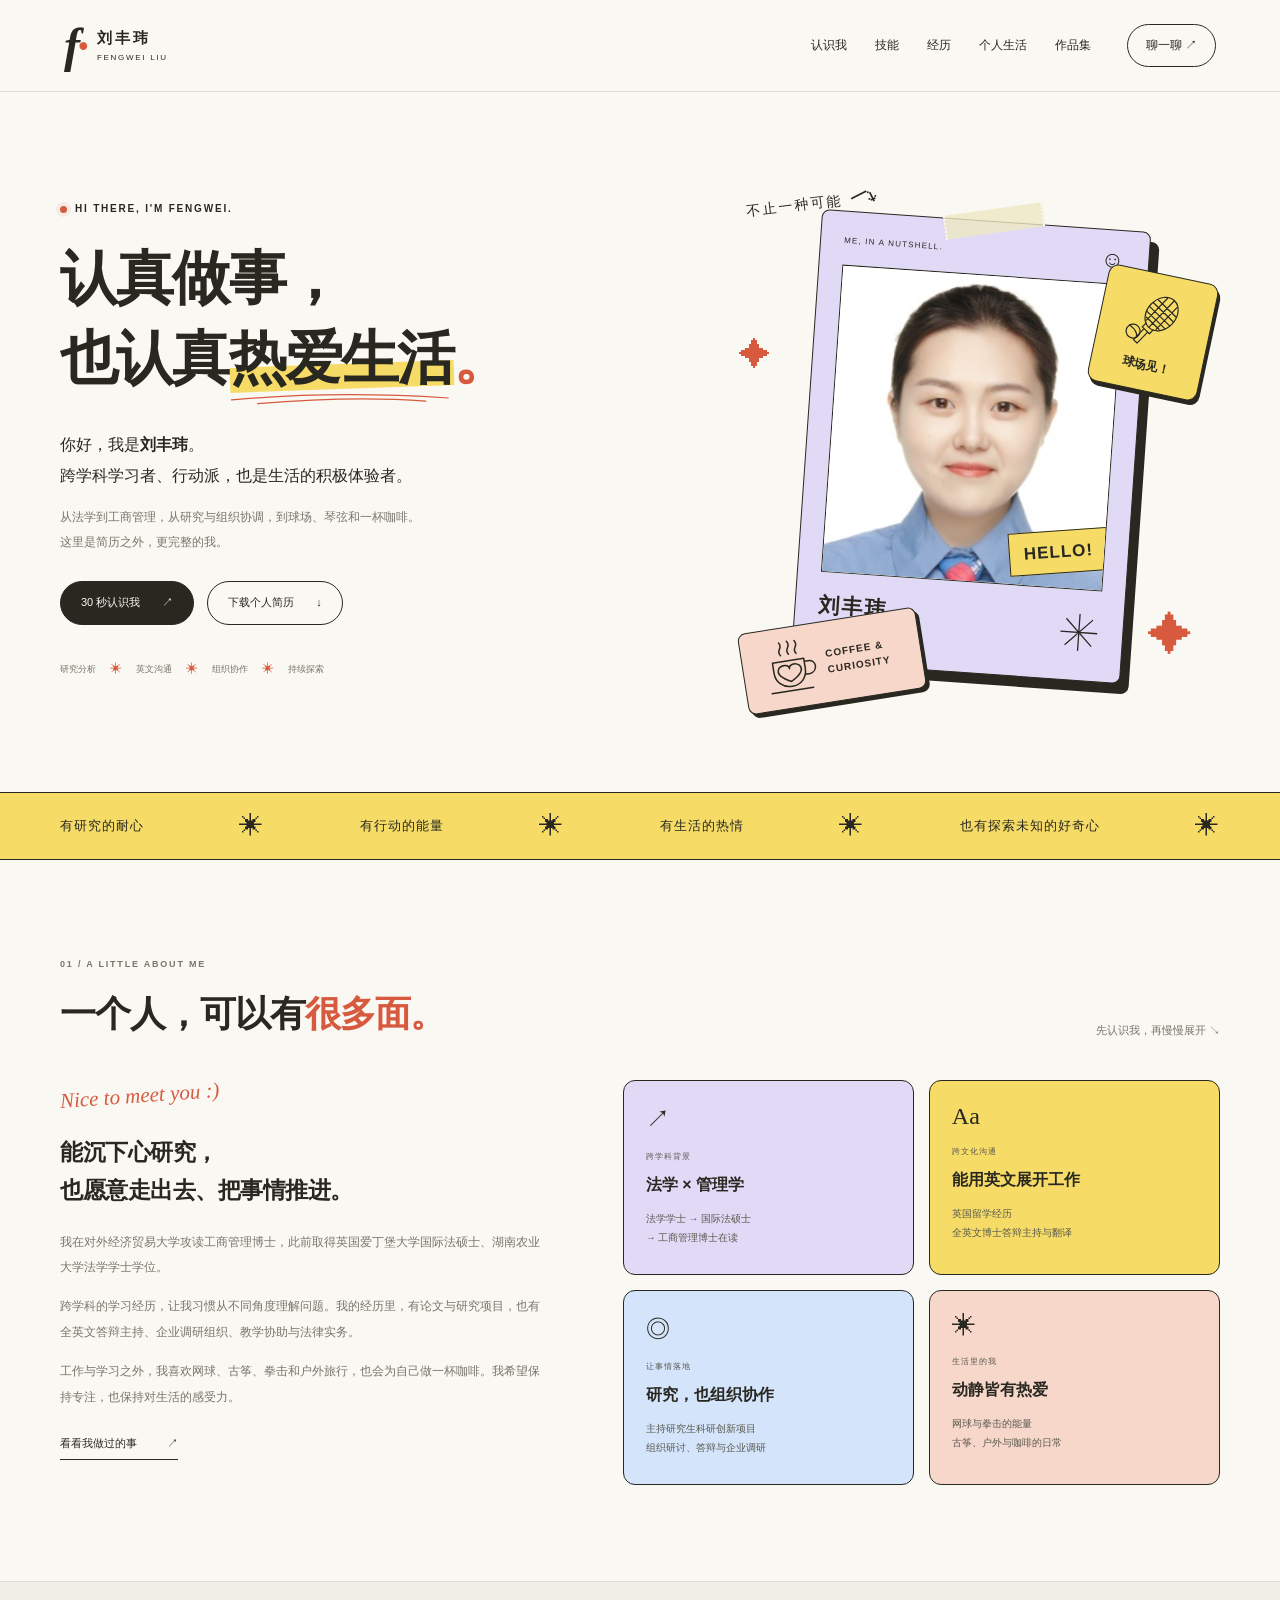
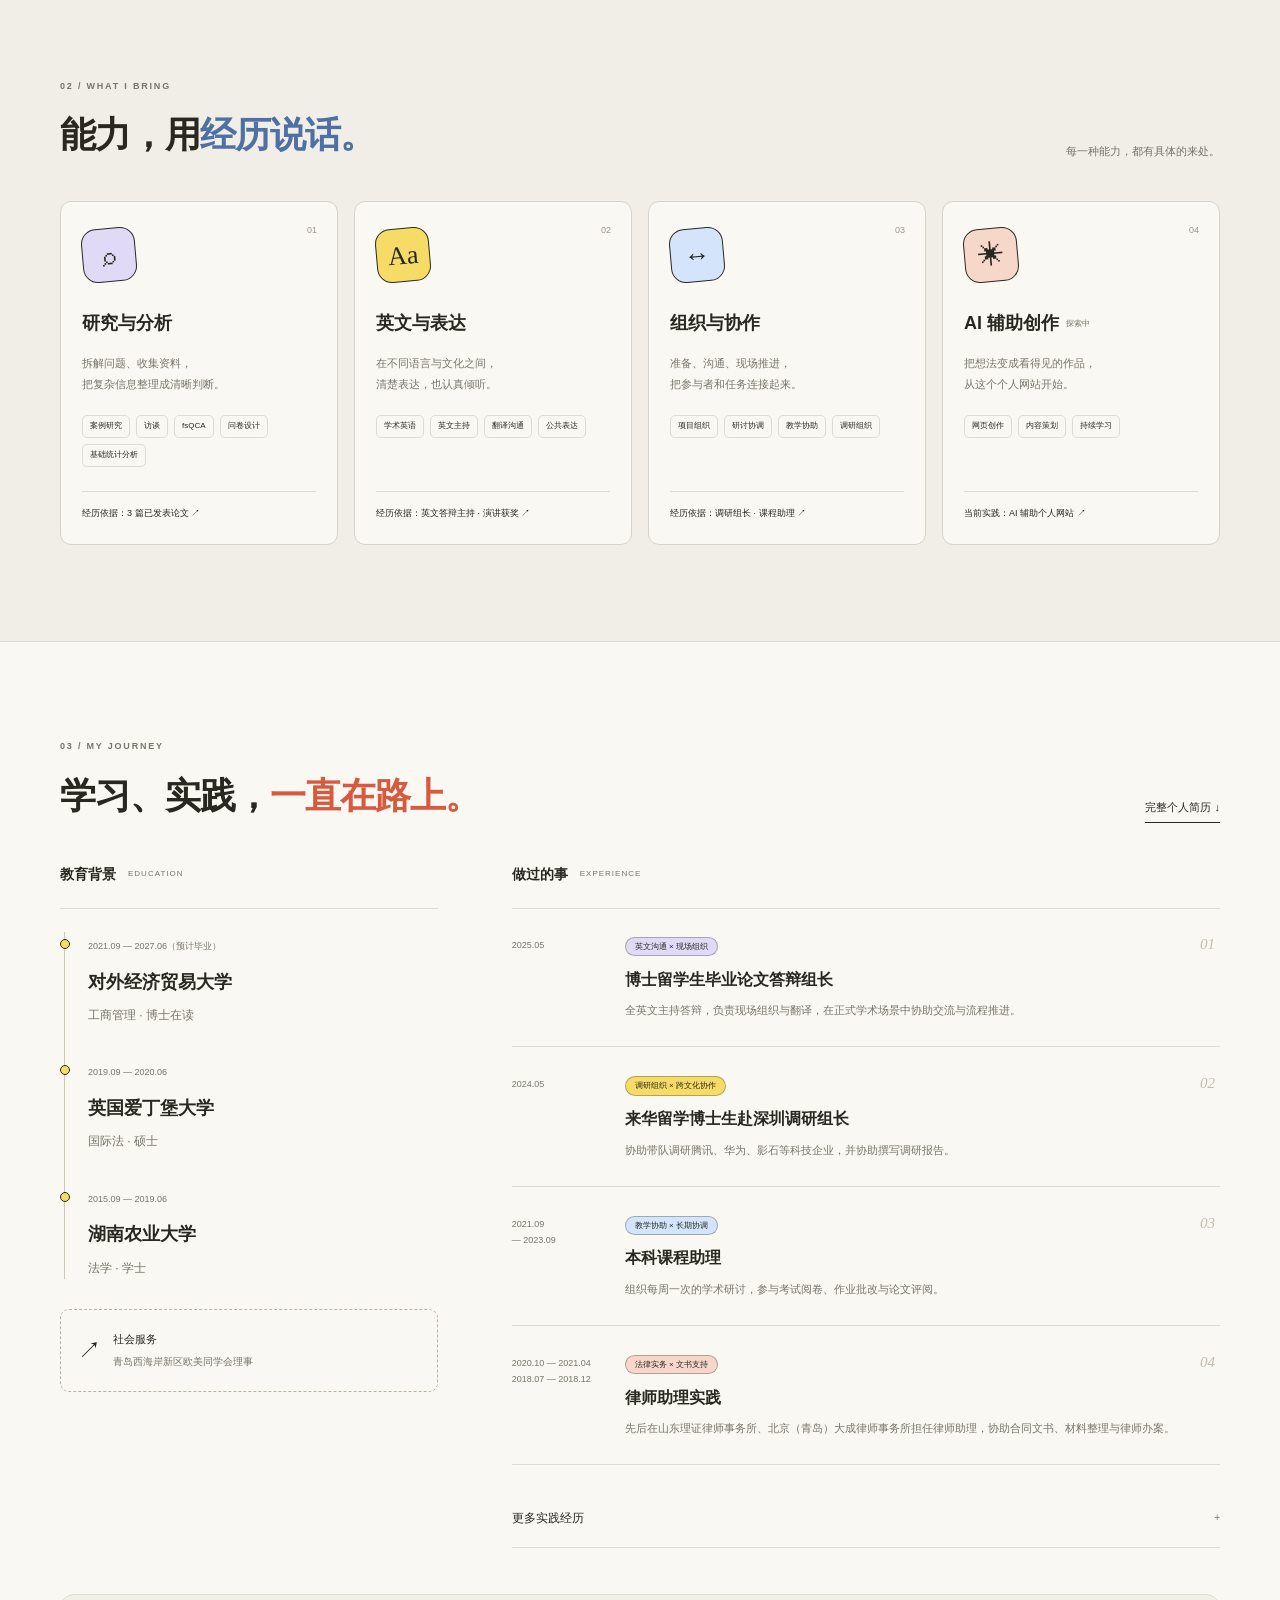
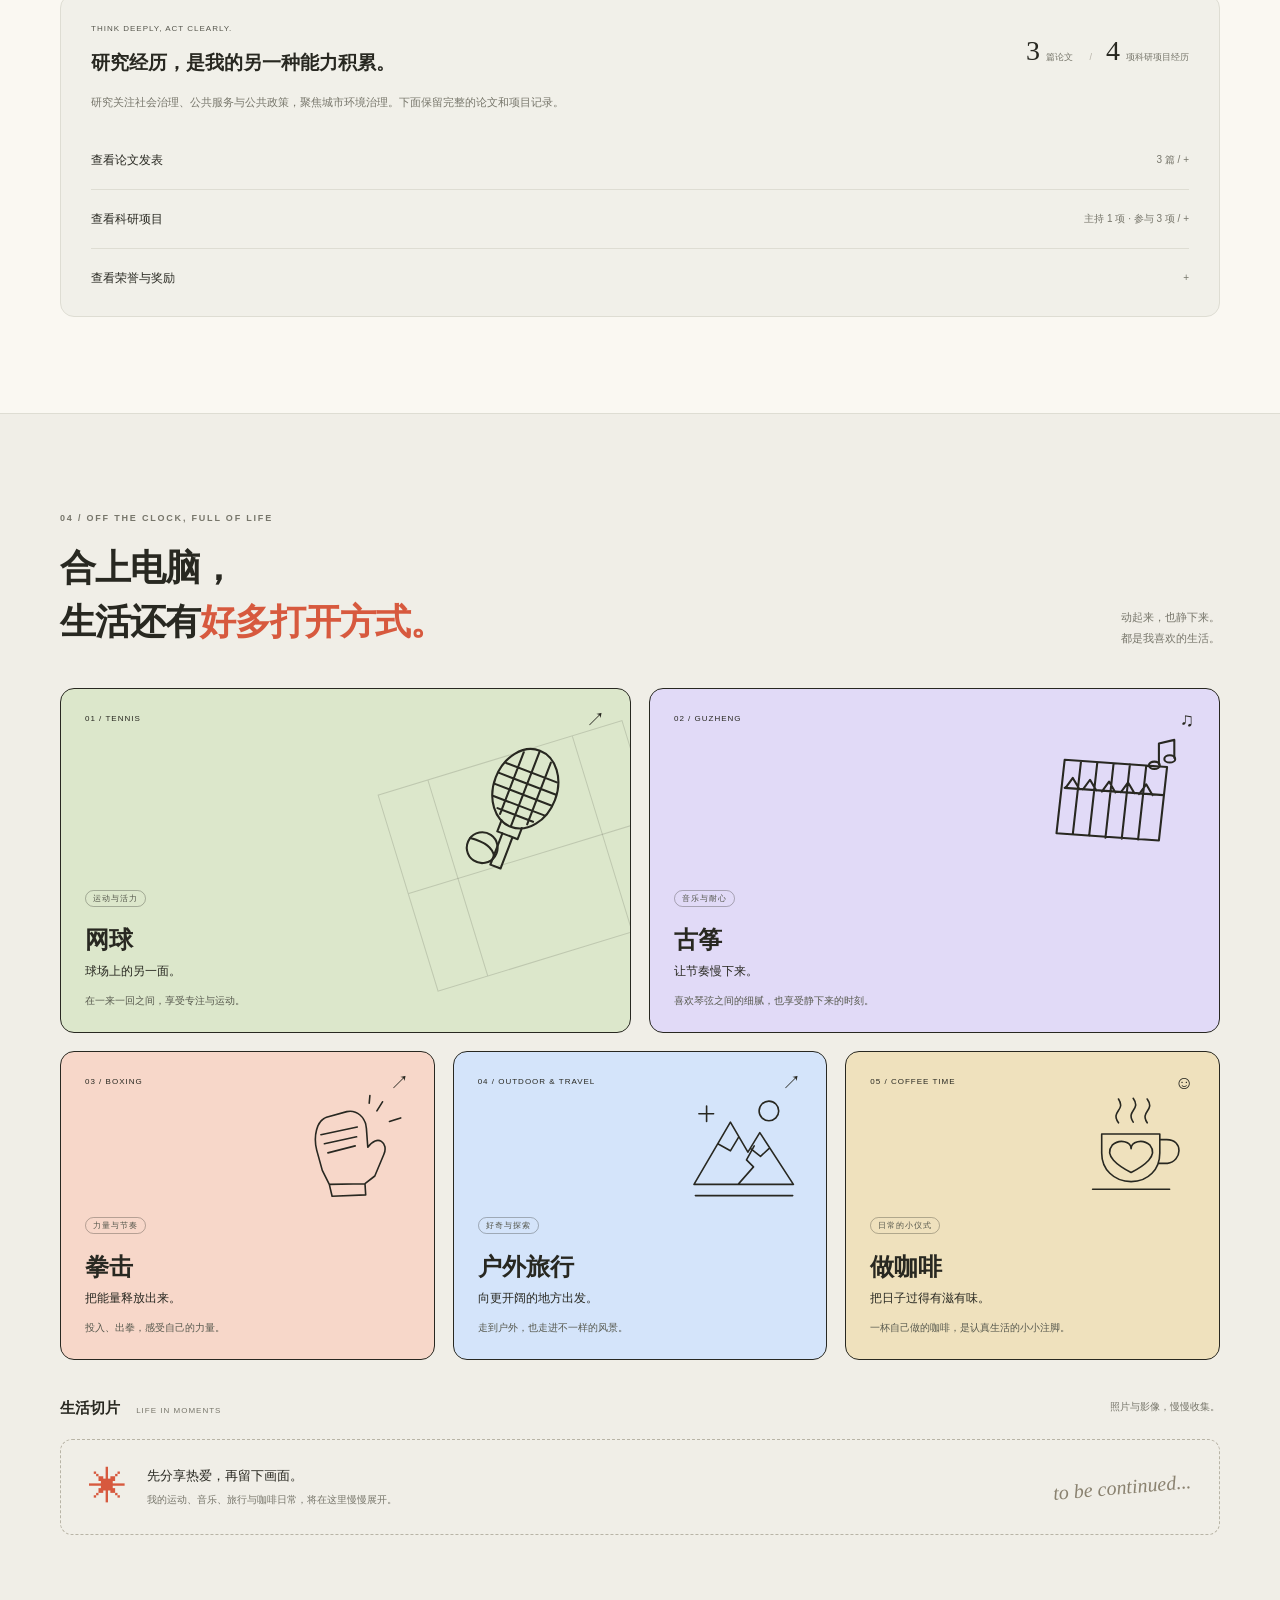
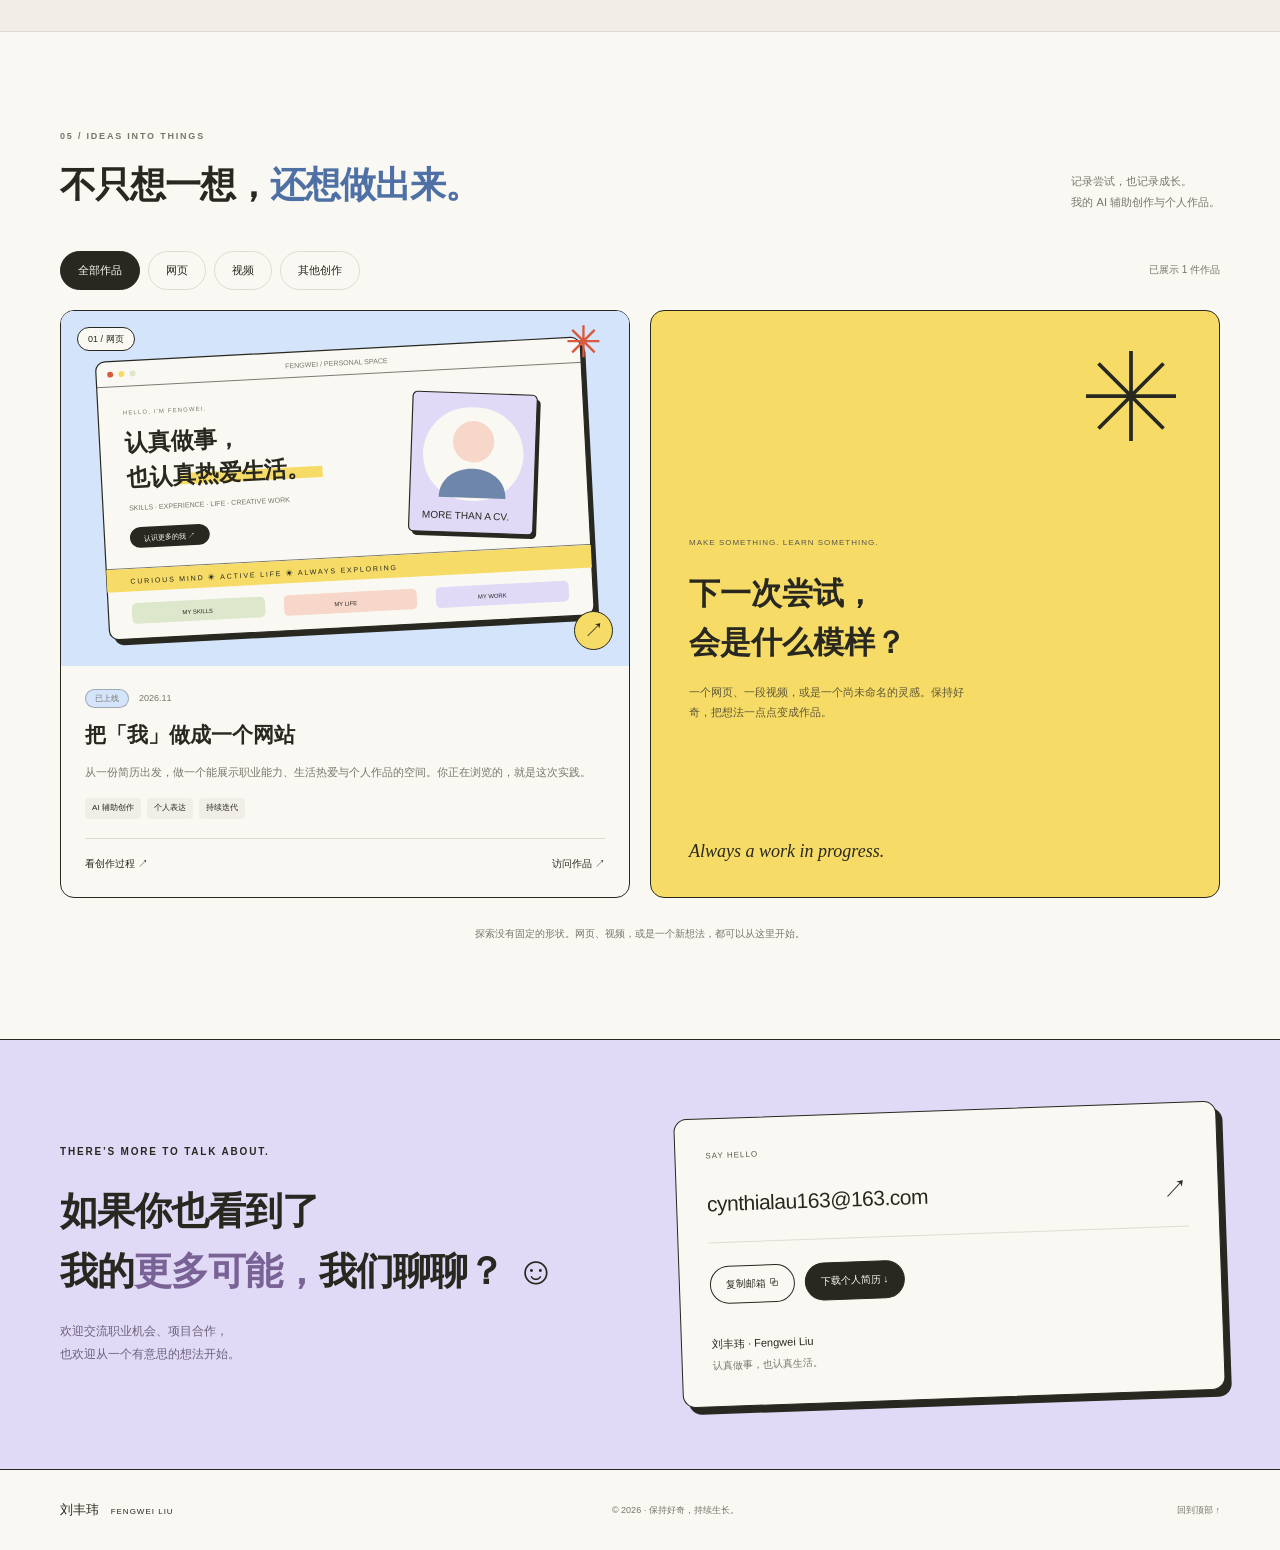
==== commit 66736ea6: "Redesign personal website for career, life and creative work" ====
--- a/index.html
+++ b/index.html
@@ -3,78 +3,68 @@
 <head>
   <meta charset="utf-8">
   <meta name="viewport" content="width=device-width, initial-scale=1">
-  <meta name="theme-color" content="#294c3e">
-  <meta name="description" content="刘丰玮，对外经济贸易大学工商管理博士研究生。研究关注社会治理、公共服务与公共政策，聚焦城市环境治理。">
-  <title>刘丰玮 Fengwei Liu · 社会治理与公共政策研究</title>
+  <meta name="theme-color" content="#faf8f2">
+  <meta name="description" content="你好，我是刘丰玮。工商管理博士在读，拥有国际法与法学背景。在这里认识我的职业能力、实践经历、网球与古筝等生活热爱，以及 AI 辅助创作作品。">
+  <title>刘丰玮 Fengwei Liu · 认真做事，也认真生活</title>
   <link rel="icon" type="image/svg+xml" href="assets/favicon.svg">
-  <link rel="stylesheet" href="styles.css">
-  <script src="script.js" defer></script>
+  <link rel="stylesheet" href="styles.css?v=2">
+  <script src="content.js?v=2" defer></script>
+  <script src="script.js?v=2" defer></script>
 </head>
 <body>
-  <a class="skip-link" href="#main">跳至正文</a>
-  <header class="site-header">
-    <a class="wordmark" href="#home" aria-label="刘丰玮，返回首页"><span class="monogram">FL<span>·</span></span><span class="wordmark-name">刘丰玮<small>FENGWEI LIU</small></span></a>
-    <button class="menu-toggle" type="button" aria-label="展开导航" aria-controls="navigation" aria-expanded="false"><span></span><span></span></button>
-    <nav id="navigation" aria-label="主导航">
-      <a href="#about">关于我</a><a href="#publications">学术成果</a><a href="#projects">科研项目</a><a href="#journey">学术与实践</a><a class="nav-contact" href="#contact">联系我 <span aria-hidden="true">↗</span></a>
-    </nav>
-  </header>
+<a class="skip-link" href="#main">跳至正文</a>
+<svg class="svg-library" xmlns="http://www.w3.org/2000/svg" aria-hidden="true">
+ <symbol id="i-arrow" viewBox="0 0 24 24"><path d="M5 19 19 5M5 5h14v14"/></symbol>
+ <symbol id="i-tennis" viewBox="0 0 160 160"><g transform="rotate(32 80 80)"><ellipse cx="80" cy="59" rx="35" ry="45"/><path d="M68 101v13h24v-13M74 114v37h12v-37M50 40h60M46 53h68M46 66h68M50 79h60M59 90h42M64 22v73M80 15v88M96 22v73"/></g><circle cx="32" cy="117" r="17"/><path d="M21 104q23 11 22 25"/></symbol>
+ <symbol id="i-music" viewBox="0 0 160 160"><path d="m25 34 113 8-9 81-113-8zM43 36l-9 80M61 37l-9 81M79 38l-9 82M97 39l-9 82M115 41l-9 81M25 65l109 8M26 65l8-11 7 12M45 67l8-11 7 12M66 69l8-11 7 12M87 70l8-11 7 12M107 72l8-11 7 12"/><path d="M129 16v23M129 16l17-4v20"/><ellipse cx="124" cy="40" rx="6" ry="4"/><ellipse cx="141" cy="33" rx="6" ry="4"/></symbol>
+ <symbol id="i-boxing" viewBox="0 0 160 160"><path d="m39 112-8-29c-5-20 0-42 14-47l29-8c14-3 27 8 28 24l2 27c14-20 30-6 23 10l-13 31-14 11-51 1zM49 132l4 17 48-2-1-16M37 61l52-11M42 74l46-10M47 87l39-10"/><path d="m117 27 8-13M135 42l16-5M106 16l1-11"/></symbol>
+ <symbol id="i-outdoor" viewBox="0 0 160 160"><path d="m10 132 52-89 25 43 17-28 48 74zM44 74l18 10 12-20M91 81l14 11 12-11M73 132l22-25-10-10 11-20"/><circle cx="117" cy="27" r="14"/><path d="M17 31h21M28 20v22M12 148h139"/></symbol>
+ <symbol id="i-coffee" viewBox="0 0 160 160"><path d="M31 60h83v27c0 23-16 41-41 41S31 110 31 87zM114 68h10c24 0 22 31 1 34h-13M18 139h110M55 44c-12-17 11-17 0-34M76 43c-11-17 12-17 0-34M96 44c-11-17 12-17 0-34"/><path d="M46 76c11-10 27-5 27 5 0-10 16-15 27-5 12 15-8 29-27 39-19-10-39-24-27-39z"/></symbol>
+ <symbol id="i-spark" viewBox="0 0 80 80"><path d="M40 4v72M4 40h72M14 14l52 52M14 66l52-52"/></symbol>
+</svg>
+<header class="site-header">
+ <a class="wordmark" href="#home" aria-label="刘丰玮，返回首页"><span class="brand-mark">f<span>·</span></span><span>刘丰玮<small>FENGWEI LIU</small></span></a>
+ <button class="menu-toggle" type="button" aria-controls="navigation" aria-expanded="false" aria-label="展开导航"><span></span><span></span></button>
+ <nav id="navigation" aria-label="主导航"><a href="#about">认识我</a><a href="#skills">技能</a><a href="#experience">经历</a><a href="#life">个人生活</a><a href="#portfolio">作品集</a><a class="nav-contact" href="#contact">聊一聊 ↗</a></nav>
+</header>
+<main id="main">
+ <section class="hero wrap" id="home" aria-labelledby="hero-title">
+  <div class="hero-copy"><p class="eyebrow"><span class="dot"></span> HI THERE, I'M FENGWEI.</p><h1 id="hero-title">认真做事，<br>也认真<span class="highlight">热爱生活<svg viewBox="0 0 360 20" aria-hidden="true"><path d="M4 13Q170-2 351 10M46 19Q200 6 315 15"/></svg></span><span class="coral">。</span></h1><p class="hero-intro">你好，我是<strong>刘丰玮</strong>。<br>跨学科学习者、行动派，也是生活的积极体验者。</p><p class="hero-detail">从法学到工商管理，从研究与组织协调，到球场、琴弦和一杯咖啡。这里是简历之外，更完整的我。</p><div class="hero-actions"><a class="button dark" href="#about">30 秒认识我 <span>↗</span></a><a class="button outline" href="assets/刘丰玮-公开简历.pdf" download>下载个人简历 <span>↓</span></a></div><div class="hero-bottom"><span>研究分析</span><i>✳</i><span>英文沟通</span><i>✳</i><span>组织协作</span><i>✳</i><span>持续探索</span></div></div>
+  <div class="hero-collage"><div class="scribble-label">不止一种可能 <span>⤵</span></div><div class="portrait-card"><div class="portrait-card-top"><span>ME, IN A NUTSHELL.</span><span>☺</span></div><div class="portrait-frame"><img src="assets/portrait.jpg" width="241" height="351" alt="刘丰玮个人肖像" fetchpriority="high"><span class="portrait-stamp">HELLO!</span></div><div class="portrait-footer"><span>刘丰玮<small>Fengwei Liu</small></span><svg aria-hidden="true"><use href="#i-spark"/></svg></div></div><a class="floating-sticker tennis-sticker" href="#life"><svg aria-hidden="true"><use href="#i-tennis"/></svg><span>球场见！</span></a><a class="floating-sticker coffee-sticker" href="#life"><svg aria-hidden="true"><use href="#i-coffee"/></svg><span>COFFEE &amp; CURIOSITY</span></a><span class="small-spark spark-one" aria-hidden="true">✦</span><span class="small-spark spark-two" aria-hidden="true">✦</span><div class="tape"></div></div>
+ </section>
+ <div class="ticker"><div class="wrap"><span>有研究的耐心</span><b>✳</b><span>有行动的能量</span><b>✳</b><span>有生活的热情</span><b>✳</b><span>也有探索未知的好奇心</span><b>✳</b></div></div>
 
-  <main id="main">
-    <section class="hero wrap" id="home" aria-labelledby="hero-title">
-      <div class="hero-copy">
-        <div class="eyebrow"><span class="live-dot"></span> 社会治理 · 公共服务 · 公共政策</div>
-        <h1 id="hero-title">你好，我是<span>刘丰玮<span class="name-dot">。</span></span></h1>
-        <p class="hero-statement">从社区出发，<br>理解城市治理的更多可能。</p>
-        <p class="hero-description">对外经济贸易大学 · 工商管理博士研究生<br>以法学与管理学的跨学科视角，关注城市环境治理中的协同机制与公共问题。</p>
-        <div class="hero-actions"><a class="button button-primary" href="#publications">探索我的研究 <span aria-hidden="true">↗</span></a><a class="text-link" href="assets/刘丰玮-公开简历.pdf" download>下载学术简历 <span aria-hidden="true">↓</span></a></div>
-        <div class="hero-footnote"><span>FENGWEI LIU</span><span class="fine-line"></span><span>RESEARCH &amp; PRACTICE</span></div>
-      </div>
-      <div class="hero-visual">
-        <div class="portrait-panel">
-          <div class="portrait-topline"><span>A CROSS-DISCIPLINARY PERSPECTIVE</span><span aria-hidden="true">✳</span></div>
-          <div class="portrait-arch"><img src="assets/portrait.jpg" width="241" height="351" alt="刘丰玮个人肖像" fetchpriority="high"></div>
-          <div class="portrait-caption"><span>Fengwei Liu<small>对外经济贸易大学 · UIBE</small></span><span class="portrait-mark" aria-hidden="true">↗</span></div>
-          <svg class="contour" viewBox="0 0 440 450" aria-hidden="true"><g fill="none" stroke="currentColor" stroke-width=".7"><path d="M-80 370C100 150 160 510 520 170"/><path d="M-80 387C100 167 160 527 520 187"/><path d="M-80 404C100 184 160 544 520 204"/><path d="M-80 421C100 201 160 561 520 221"/><path d="M-80 438C100 218 160 578 520 238"/><path d="M-80 455C100 235 160 595 520 255"/></g></svg>
-        </div>
-        <div class="floating-note"><span class="note-star" aria-hidden="true">✳</span><span>在理论与现实之间<small>连接研究与实践</small></span></div>
-        <span class="visual-index">01 / ACADEMIC PROFILE</span>
-      </div>
-    </section>
+ <section class="section wrap" id="about" aria-labelledby="about-title"><div class="section-heading"><div><p class="eyebrow">01 / A LITTLE ABOUT ME</p><h2 id="about-title">一个人，可以有<span class="coral">很多面。</span></h2></div><span class="section-note">先认识我，再慢慢展开 ↘</span></div>
+  <div class="about-grid"><article class="about-story"><span class="handwritten">Nice to meet you :)</span><h3>能沉下心研究，<br>也愿意走出去、把事情推进。</h3><p>我在对外经济贸易大学攻读工商管理博士，此前取得英国爱丁堡大学国际法硕士、湖南农业大学法学学士学位。</p><p>跨学科的学习经历，让我习惯从不同角度理解问题。我的经历里，有论文与研究项目，也有全英文答辩主持、企业调研组织、教学协助与法律实务。</p><p>工作与学习之外，我喜欢网球、古筝、拳击和户外旅行，也会为自己做一杯咖啡。我希望保持专注，也保持对生活的感受力。</p><a class="inline-link" href="#experience">看看我做过的事 <span>↗</span></a></article>
+  <div class="snapshot-grid"><article class="snapshot lavender"><span class="snapshot-icon">↗</span><span class="mini-label">跨学科背景</span><h3>法学 × 管理学</h3><p>法学学士 → 国际法硕士<br>→ 工商管理博士在读</p></article><article class="snapshot yellow"><span class="snapshot-icon">Aa</span><span class="mini-label">跨文化沟通</span><h3>能用英文展开工作</h3><p>英国留学经历<br>全英文博士答辩主持与翻译</p></article><article class="snapshot blue"><span class="snapshot-icon">◎</span><span class="mini-label">让事情落地</span><h3>研究，也组织协作</h3><p>主持研究生科研创新项目<br>组织研讨、答辩与企业调研</p></article><article class="snapshot peach"><span class="snapshot-icon">✳</span><span class="mini-label">生活里的我</span><h3>动静皆有热爱</h3><p>网球与拳击的能量<br>古筝、户外与咖啡的日常</p></article></div></div>
+ </section>
 
-    <div class="discipline-band"><div class="wrap"><span>法学 <small>LAW</small></span><i aria-hidden="true">✳</i><span>管理学 <small>MANAGEMENT</small></span><i aria-hidden="true">✳</i><span>公共治理 <small>PUBLIC GOVERNANCE</small></span><a href="#about" aria-label="了解我的研究背景">向下探索 <span aria-hidden="true">↓</span></a></div></div>
+ <section class="skills-section" id="skills" aria-labelledby="skills-title"><div class="wrap section"><div class="section-heading"><div><p class="eyebrow">02 / WHAT I BRING</p><h2 id="skills-title">能力，用<span class="blue-text">经历说话。</span></h2></div><p class="section-note">每一种能力，都有具体的来处。</p></div>
+  <div class="skills-grid"><article class="skill-card"><span class="skill-no">01</span><span class="skill-glyph lavender">⌕</span><h3>研究与分析</h3><p>拆解问题、收集资料，<br>把复杂信息整理成清晰判断。</p><div class="tags"><span>案例研究</span><span>访谈</span><span>fsQCA</span><span>问卷设计</span><span>基础统计分析</span></div><a href="#research" class="skill-proof">经历依据：3 篇已发表论文 ↗</a></article><article class="skill-card"><span class="skill-no">02</span><span class="skill-glyph yellow">Aa</span><h3>英文与表达</h3><p>在不同语言与文化之间，<br>清楚表达，也认真倾听。</p><div class="tags"><span>学术英语</span><span>英文主持</span><span>翻译沟通</span><span>公共表达</span></div><a href="#experience" class="skill-proof">经历依据：英文答辩主持 · 演讲获奖 ↗</a></article><article class="skill-card"><span class="skill-no">03</span><span class="skill-glyph blue">↔</span><h3>组织与协作</h3><p>准备、沟通、现场推进，<br>把参与者和任务连接起来。</p><div class="tags"><span>项目组织</span><span>研讨协调</span><span>教学协助</span><span>调研组织</span></div><a href="#experience" class="skill-proof">经历依据：调研组长 · 课程助理 ↗</a></article><article class="skill-card creative-skill"><span class="skill-no">04</span><span class="skill-glyph peach">✳</span><h3>AI 辅助创作 <small>探索中</small></h3><p>把想法变成看得见的作品，<br>从这个个人网站开始。</p><div class="tags"><span>网页创作</span><span>内容策划</span><span>持续学习</span></div><a href="#portfolio" class="skill-proof">当前实践：AI 辅助个人网站 ↗</a></article></div>
+ </div></section>
 
-    <section class="section wrap" id="about" aria-labelledby="about-title">
-      <div class="section-heading"><div class="section-kicker">01 — ABOUT &amp; RESEARCH</div><h2 id="about-title">关注日常生活中的<span>公共议题。</span></h2></div>
-      <div class="about-grid"><div class="about-text"><p class="lead">我的学习与研究，始于法学，延伸至管理学，始终围绕人与制度、社区与城市之间的关系。</p><p>我先后在湖南农业大学、英国爱丁堡大学学习法学与国际法，目前在对外经济贸易大学攻读工商管理博士学位。研究方向涵盖社会治理、公共服务与公共政策，重点关注城市环境治理。</p><p>在具体研究中，我运用案例研究、访谈与模糊集定性比较分析（fsQCA），探讨社区生活垃圾分类与多主体协同治理问题。</p><div class="method-label">研究工具箱 / METHODOLOGICAL TOOLKIT</div><div class="tags"><span>案例研究</span><span>深度访谈</span><span>fsQCA</span><span>问卷设计</span><span>基础统计分析</span></div></div>
-      <div class="research-topics"><article><span class="topic-number">01</span><div><h3>社会治理与多主体协同</h3><p>关注政府、企业与社区之间的合作治理机制。</p></div><span class="topic-symbol" aria-hidden="true">↗</span></article><article><span class="topic-number">02</span><div><h3>城市环境与公共服务</h3><p>从生活垃圾分类切入，研究环境治理与公共服务。</p></div><span class="topic-symbol" aria-hidden="true">↗</span></article><article><span class="topic-number">03</span><div><h3>公共政策与数字转型</h3><p>关注政策制度与组织行为、数字化转型之间的联系。</p></div><span class="topic-symbol" aria-hidden="true">↗</span></article></div></div>
-    </section>
+ <section class="section wrap" id="experience" aria-labelledby="experience-title"><div class="section-heading"><div><p class="eyebrow">03 / MY JOURNEY</p><h2 id="experience-title">学习、实践，<span class="coral">一直在路上。</span></h2></div><a class="inline-link" href="assets/刘丰玮-公开简历.pdf" download>完整个人简历 ↓</a></div>
+  <div class="experience-layout"><aside class="education"><h3 class="column-title">教育背景 <span>EDUCATION</span></h3><ol class="timeline"><li><time>2021.09 — 2027.06（预计毕业）</time><h4>对外经济贸易大学</h4><p>工商管理 · 博士在读</p></li><li><time>2019.09 — 2020.06</time><h4>英国爱丁堡大学</h4><p>国际法 · 硕士</p></li><li><time>2015.09 — 2019.06</time><h4>湖南农业大学</h4><p>法学 · 学士</p></li></ol><div class="service-note"><span>↗</span><div>社会服务<small>青岛西海岸新区欧美同学会理事</small></div></div></aside>
+  <div class="experience-main"><h3 class="column-title">做过的事 <span>EXPERIENCE</span></h3><article class="experience-card"><time>2025.05</time><div><span class="pill lavender">英文沟通 × 现场组织</span><h4>博士留学生毕业论文答辩组长</h4><p>全英文主持答辩，负责现场组织与翻译，在正式学术场景中协助交流与流程推进。</p></div><span class="experience-mark">01</span></article><article class="experience-card"><time>2024.05</time><div><span class="pill yellow">调研组织 × 跨文化协作</span><h4>来华留学博士生赴深圳调研组长</h4><p>协助带队调研腾讯、华为、影石等科技企业，并协助撰写调研报告。</p></div><span class="experience-mark">02</span></article><article class="experience-card"><time>2021.09<br>— 2023.09</time><div><span class="pill blue">教学协助 × 长期协调</span><h4>本科课程助理</h4><p>组织每周一次的学术研讨，参与考试阅卷、作业批改与论文评阅。</p></div><span class="experience-mark">03</span></article><article class="experience-card"><time>2020.10 — 2021.04<br>2018.07 — 2018.12</time><div><span class="pill peach">法律实务 × 文书支持</span><h4>律师助理实践</h4><p>先后在山东理证律师事务所、北京（青岛）大成律师事务所担任律师助理，协助合同文书、材料整理与律师办案。</p></div><span class="experience-mark">04</span></article>
+   <details class="detail-block"><summary>更多实践经历 <span>+</span></summary><div class="detail-body"><h4>湖南飞优教育 · 外教助教 <small>2016.09 — 2017.06</small></h4><p>负责课前材料准备、课堂协助与课后作业指导，作为中外教沟通桥梁，反馈教学效果。</p><h4>中国非公募基金会发展论坛长沙分论坛 <small>2016.09</small></h4><p>参与论坛组织，编写主持词并协助场控。</p></div></details></div></div>
+  <div class="research-block" id="research"><div class="research-heading"><div><span class="mini-label">THINK DEEPLY, ACT CLEARLY.</span><h3>研究经历，是我的另一种能力积累。</h3></div><div class="research-count"><strong>3</strong>篇论文 <span>/</span><strong>4</strong>项科研项目经历</div></div><p class="research-intro">研究关注社会治理、公共服务与公共政策，聚焦城市环境治理。下面保留完整的论文和项目记录。</p>
+  <details class="detail-block research-details"><summary>查看论文发表 <span>3 篇 / +</span></summary><div class="detail-body paper-list"><article><span>2025</span><div><h4>WSR理论视域下社区生活垃圾分类效果提升路径——基于16个社区的模糊集定性比较分析</h4><p>吕维霞，刘丰玮 ·《理论探讨》，2025(01): 104–115</p><a href="https://scholar.google.com/scholar?q=WSR理论视域下社区生活垃圾分类效果提升路径" target="_blank" rel="noopener noreferrer">检索论文 ↗</a><button class="copy-citation" data-paper="0" type="button">复制引用 ⧉</button></div></article><article><span>2025</span><div><h4 lang="en">Does cybersecurity regulation promote digital transformation? Evidence from the Cyber Security Law in China</h4><p>Xianglan Jin, Huizhu Cui, Fengwei Liu, et al. · Finance Research Letters, 2025, 76: 107041</p><a href="https://scholar.google.com/scholar?q=Does+cybersecurity+regulation+promote+digital+transformation+Evidence+from+the+Cyber+Security+Law+in+China" target="_blank" rel="noopener noreferrer">检索论文 ↗</a><button class="copy-citation" data-paper="1" type="button">复制引用 ⧉</button></div></article><article><span>2024</span><div><h4>协同视角下城市生活垃圾分类三元合作治理机制</h4><p>刘丰玮，吕维霞 ·《公关世界》，2024(03): 169–171</p><a href="https://scholar.google.com/scholar?q=协同视角下城市生活垃圾分类三元合作治理机制" target="_blank" rel="noopener noreferrer">检索论文 ↗</a><button class="copy-citation" data-paper="2" type="button">复制引用 ⧉</button></div></article></div></details>
+  <details class="detail-block"><summary>查看科研项目 <span>主持 1 项 · 参与 3 项 / +</span></summary><div class="detail-body research-projects"><article><span class="pill yellow">主持</span><h4>协同视角下城市生活垃圾分类三元合作治理机制研究</h4><p>对外经济贸易大学研究生科研创新项目 · 2022.06 — 2023.05</p></article><article><span class="pill lavender">参与</span><h4>城市垃圾分类模式优选和扩散机制研究</h4><p>国家社科基金项目 · 2021.09 — 2025.12</p></article><article><span class="pill lavender">参与</span><h4>北京市垃圾处理中政府与企业协同治理研究</h4><p>北京社科基金项目 · 2016.09 — 2023.11</p></article><article><span class="pill lavender">参与</span><h4>绿色科技驱动降碳、减污、扩绿、增长协同推进的机制与模式研究</h4><p>对外经济贸易大学专项项目 · 2024.11 — 2027.11</p></article><p class="source-note">项目时间为简历所载项目周期。</p></div></details>
+  <details class="detail-block"><summary>查看荣誉与奖励 <span>+</span></summary><div class="detail-body honors-list"><p><b>2025</b> 对外经济贸易大学研究生学术创新奖</p><p><b>2022—2024</b> 对外经济贸易大学博士学业二等奖学金（连续三年）</p><p><b>2022</b> 南开大学中国政府发展优秀学员</p><p><b>2018</b> 湖南农业大学优秀学生干部</p><p><b>2017</b> “外研社”杯英语演讲大赛湖南省团体三等奖、个人优胜奖</p><p><b>2017</b> 湖南农业大学英语演讲大赛第一名</p><p><b>2017</b> 湖南省“正大杯”大学生双创营销大赛亚军</p><p><b>2017</b> 公法学院模拟法庭辩论赛团体三等奖、英语演讲大赛二等奖</p><p><b>2016</b> 团学干部高级培训班优秀学员、公法学院优秀社会实践报告</p></div></details></div>
+ </section>
 
-    <section class="publication-section" id="publications" aria-labelledby="publications-title"><div class="wrap section">
-      <div class="section-heading heading-row"><div><div class="section-kicker">02 — PUBLICATIONS</div><h2 id="publications-title">让研究，<span>回应现实。</span></h2></div><p class="section-aside">已发表论文 <span class="serif">03</span></p></div>
-      <div class="filter-row"><div class="filters" role="group" aria-label="按研究主题筛选论文"><button type="button" class="filter active" data-filter="all" aria-pressed="true">全部成果 <span>03</span></button><button type="button" class="filter" data-filter="environment" aria-pressed="false">环境与协同治理</button><button type="button" class="filter" data-filter="digital" aria-pressed="false">数字化转型</button></div><span class="filter-status" id="filter-status" aria-live="polite">共 3 篇</span></div>
-      <div class="publication-list">
-        <article class="publication" data-category="environment"><div class="paper-year">2025<small>01</small></div><div class="paper-content"><div class="paper-meta"><span>环境治理</span><span>理论探讨</span></div><h3>WSR理论视域下社区生活垃圾分类效果提升路径<span class="paper-subtitle">——基于16个社区的模糊集定性比较分析</span></h3><p class="paper-authors">吕维霞，<strong>刘丰玮</strong></p><p class="paper-citation">《理论探讨》，2025年第1期，104–115页</p><div class="paper-actions"><a href="https://scholar.google.com/scholar?q=WSR理论视域下社区生活垃圾分类效果提升路径" target="_blank" rel="noopener noreferrer">检索论文 <span aria-hidden="true">↗</span></a><button type="button" class="copy-citation" data-paper="0">复制引用 <span aria-hidden="true">⧉</span></button></div></div><span class="paper-index" aria-hidden="true">[ 01 ]</span></article>
-        <article class="publication" data-category="digital"><div class="paper-year">2025<small>02</small></div><div class="paper-content"><div class="paper-meta"><span>数字化转型</span><span>Finance Research Letters</span></div><h3 class="english-title" lang="en">Does cybersecurity regulation promote digital transformation? Evidence from the Cyber Security Law in China</h3><p class="paper-authors">Xianglan Jin, Huizhu Cui, <strong>Fengwei Liu</strong>, et al.</p><p class="paper-citation"><em>Finance Research Letters</em>, 2025, Vol. 76: 107041</p><div class="paper-actions"><a href="https://scholar.google.com/scholar?q=Does+cybersecurity+regulation+promote+digital+transformation+Evidence+from+the+Cyber+Security+Law+in+China" target="_blank" rel="noopener noreferrer">检索论文 <span aria-hidden="true">↗</span></a><button type="button" class="copy-citation" data-paper="1">复制引用 <span aria-hidden="true">⧉</span></button></div></div><span class="paper-index" aria-hidden="true">[ 02 ]</span></article>
-        <article class="publication" data-category="environment"><div class="paper-year">2024<small>03</small></div><div class="paper-content"><div class="paper-meta"><span>协同治理</span><span>公关世界</span></div><h3>协同视角下城市生活垃圾分类三元合作治理机制</h3><p class="paper-authors"><strong>刘丰玮</strong>，吕维霞</p><p class="paper-citation">《公关世界》，2024年第3期，169–171页</p><div class="paper-actions"><a href="https://scholar.google.com/scholar?q=协同视角下城市生活垃圾分类三元合作治理机制" target="_blank" rel="noopener noreferrer">检索论文 <span aria-hidden="true">↗</span></a><button type="button" class="copy-citation" data-paper="2">复制引用 <span aria-hidden="true">⧉</span></button></div></div><span class="paper-index" aria-hidden="true">[ 03 ]</span></article>
-      </div>
-    </div></section>
+ <section class="life-section" id="life" aria-labelledby="life-title"><div class="section wrap"><div class="section-heading"><div><p class="eyebrow">04 / OFF THE CLOCK, FULL OF LIFE</p><h2 id="life-title">合上电脑，<br>生活还有<span class="coral">好多打开方式。</span></h2></div><p class="section-note">动起来，也静下来。<br>都是我喜欢的生活。</p></div>
+ <div class="life-grid"><article class="life-card tennis-life"><div class="life-card-meta"><span>01 / TENNIS</span><span>↗</span></div><svg class="hobby-art" aria-hidden="true"><use href="#i-tennis"/></svg><div class="life-card-bottom"><span class="hobby-tag">运动与活力</span><h3>网球<span>球场上的另一面。</span></h3><p>在一来一回之间，享受专注与运动。</p></div><div class="tennis-court" aria-hidden="true"></div></article><article class="life-card music-life"><div class="life-card-meta"><span>02 / GUZHENG</span><span>♫</span></div><svg class="hobby-art" aria-hidden="true"><use href="#i-music"/></svg><div class="life-card-bottom"><span class="hobby-tag">音乐与耐心</span><h3>古筝<span>让节奏慢下来。</span></h3><p>喜欢琴弦之间的细腻，也享受静下来的时刻。</p></div></article><article class="life-card boxing-life"><div class="life-card-meta"><span>03 / BOXING</span><span>↗</span></div><svg class="hobby-art" aria-hidden="true"><use href="#i-boxing"/></svg><div class="life-card-bottom"><span class="hobby-tag">力量与节奏</span><h3>拳击<span>把能量释放出来。</span></h3><p>投入、出拳，感受自己的力量。</p></div></article><article class="life-card outdoor-life"><div class="life-card-meta"><span>04 / OUTDOOR &amp; TRAVEL</span><span>↗</span></div><svg class="hobby-art" aria-hidden="true"><use href="#i-outdoor"/></svg><div class="life-card-bottom"><span class="hobby-tag">好奇与探索</span><h3>户外旅行<span>向更开阔的地方出发。</span></h3><p>走到户外，也走进不一样的风景。</p></div></article><article class="life-card coffee-life"><div class="life-card-meta"><span>05 / COFFEE TIME</span><span>☺</span></div><svg class="hobby-art" aria-hidden="true"><use href="#i-coffee"/></svg><div class="life-card-bottom"><span class="hobby-tag">日常的小仪式</span><h3>做咖啡<span>把日子过得有滋有味。</span></h3><p>一杯自己做的咖啡，是认真生活的小小注脚。</p></div></article></div>
+ <div class="life-album"><div class="album-heading"><h3>生活切片 <span>LIFE IN MOMENTS</span></h3><p id="life-media-status">照片与影像，慢慢收集。</p></div><div id="life-media-grid" class="media-grid"></div><div class="album-note" id="life-empty"><span aria-hidden="true">✳</span><p>先分享热爱，再留下画面。<small>我的运动、音乐、旅行与咖啡日常，将在这里慢慢展开。</small></p><span class="album-handwriting">to be continued...</span></div><noscript><p>启用 JavaScript 后可浏览生活影像。</p></noscript></div>
+ </div></section>
 
-    <section class="section wrap" id="projects" aria-labelledby="projects-title"><div class="section-heading heading-row"><div><div class="section-kicker">03 — RESEARCH PROJECTS</div><h2 id="projects-title">在具体问题中，<span>推进探索。</span></h2></div><p class="section-aside">主持 1 项 / 参与 3 项</p></div>
-      <div class="project-grid"><article class="project-card featured"><div class="project-top"><span class="role-tag">项目主持</span><span>2022.06 — 2023.05</span></div><span class="project-icon" aria-hidden="true">↗</span><h3>协同视角下城市生活垃圾分类<br>三元合作治理机制研究</h3><p>对外经济贸易大学<br>研究生科研创新项目</p><div class="project-bottom"><span>协同治理 / 生活垃圾分类</span><span>01</span></div></article><article class="project-card"><div class="project-top"><span class="role-tag">项目参与</span><span>2021.09 — 2025.12</span></div><span class="project-icon" aria-hidden="true">↗</span><h3>城市垃圾分类模式优选<br>和扩散机制研究</h3><p>国家社科基金项目</p><div class="project-bottom"><span>治理模式 / 扩散机制</span><span>02</span></div></article><article class="project-card"><div class="project-top"><span class="role-tag">项目参与</span><span>2016.09 — 2023.11</span></div><span class="project-icon" aria-hidden="true">↗</span><h3>北京市垃圾处理中<br>政府与企业协同治理研究</h3><p>北京社科基金项目</p><div class="project-bottom"><span>政府与企业 / 协同治理</span><span>03</span></div></article><article class="project-card"><div class="project-top"><span class="role-tag">项目参与</span><span>2024.11 — 2027.11</span></div><span class="project-icon" aria-hidden="true">↗</span><h3>绿色科技驱动降碳、减污、扩绿、<br>增长协同推进的机制与模式研究</h3><p>对外经济贸易大学专项项目</p><div class="project-bottom"><span>绿色科技 / 协同发展</span><span>04</span></div></article></div>
-    </section>
+ <section class="section wrap" id="portfolio" aria-labelledby="portfolio-title"><div class="section-heading"><div><p class="eyebrow">05 / IDEAS INTO THINGS</p><h2 id="portfolio-title">不只想一想，<span class="blue-text">还想做出来。</span></h2></div><p class="section-note">记录尝试，也记录成长。<br>我的 AI 辅助创作与个人作品。</p></div><div class="portfolio-toolbar"><div class="filters" role="group" aria-label="按作品类型筛选"><button type="button" class="filter active" data-filter="all" aria-pressed="true">全部作品</button><button type="button" class="filter" data-filter="web" aria-pressed="false">网页</button><button type="button" class="filter" data-filter="video" aria-pressed="false">视频</button><button type="button" class="filter" data-filter="other" aria-pressed="false">其他创作</button></div><span id="portfolio-count" role="status">作品加载中</span></div><div class="portfolio-grid" id="portfolio-grid"></div><div class="portfolio-empty" id="portfolio-empty" hidden><span aria-hidden="true">✦</span><h3>下一份作品，还在酝酿中。</h3><p>新的尝试完成后，会在这里与你见面。</p><button class="inline-link" type="button" id="show-all-work">先看看已有作品 ↗</button></div><noscript><p>我的首个网页作品就是本站：<a href="https://github.com/cynthialau007/fengwei-liu-website">查看个人网站源代码 ↗</a></p></noscript><p class="portfolio-footnote">探索没有固定的形状。网页、视频，或是一个新想法，都可以从这里开始。</p>
+ </section>
 
-    <section class="journey-section" id="journey" aria-labelledby="journey-title"><div class="section wrap"><div class="section-heading"><div class="section-kicker">04 — EDUCATION &amp; EXPERIENCE</div><h2 id="journey-title">跨越学科，<span>走向实践。</span></h2></div>
-      <div class="journey-grid"><div><h3 class="column-label">教育背景 <span>EDUCATION</span></h3><div class="education-timeline"><article><p class="timeline-date">2021.09 — 2027.06 <span>预计</span></p><h4>对外经济贸易大学</h4><p>工商管理 · 博士研究生</p><small>University of International Business and Economics</small></article><article><p class="timeline-date">2019.09 — 2020.06</p><h4>英国爱丁堡大学</h4><p>国际法 · 硕士</p><small>The University of Edinburgh</small></article><article><p class="timeline-date">2015.09 — 2019.06</p><h4>湖南农业大学</h4><p>法学 · 学士</p><small>Hunan Agricultural University</small></article></div></div>
-      <div><h3 class="column-label">教学与学术服务 <span>ACADEMIC SERVICE</span></h3><div class="experience-list"><article><time>2025.05</time><h4>留学生答辩组长</h4><p>全英文主持博士留学生毕业论文答辩，负责现场组织与翻译。</p></article><article><time>2024.05</time><h4>留学生赴深圳调研组长</h4><p>协助带领来华留学博士生调研腾讯、华为、影石等科技企业，并协助撰写调研报告。</p></article><article><time>2021.09 — 2023.09</time><h4>本科课程助理</h4><p>组织每周学术研讨，参与考试阅卷、作业批改与论文评阅。</p></article></div></div></div>
-      <details class="practice-details"><summary><span>法律实务与社会实践 <small>LEGAL &amp; SOCIAL PRACTICE</small></span><span class="details-symbol" aria-hidden="true">+</span></summary><div class="practice-grid"><article><time>2020.10 — 2021.04</time><h4>山东理证律师事务所 · 律师助理</h4><p>协助审理、编写合同与整理文案。</p></article><article><time>2018.07 — 2018.12</time><h4>北京（青岛）大成律师事务所 · 律师助理</h4><p>协助律师办案。</p></article><article><time>2016.09 — 2017.06</time><h4>湖南飞优教育 · 外教助教</h4><p>协助课堂教学、指导课后作业，沟通并反馈教学效果。</p></article><article><time>2016.09</time><h4>中国非公募基金会发展论坛长沙分论坛</h4><p>参与论坛组织，编写主持词并协助场控。</p></article></div></details>
-    </div></section>
-
-    <section class="section wrap honors-section" aria-labelledby="honors-title"><div><div class="section-kicker">05 — HONORS &amp; SKILLS</div><h2 id="honors-title">积累，也在<span>研究之外。</span></h2><p class="honors-intro">学术英语、跨文化沟通与公共表达，<br>让研究与交流拥有更多连接的可能。</p><div class="skill-note"><span aria-hidden="true">↗</span><p>学术英语听说读写<br><small>全英文学习、研究与学术交流经历</small></p></div><div class="skill-note"><span aria-hidden="true">↗</span><p>社会服务<br><small>青岛西海岸新区欧美同学会理事</small></p></div></div><div class="honors-list"><article><span>2025</span><div><h3>研究生学术创新奖</h3><p>对外经济贸易大学</p></div></article><article><span>2022–24</span><div><h3>博士学业二等奖学金</h3><p>对外经济贸易大学 · 2022、2023、2024年度</p></div></article><article><span>2022</span><div><h3>中国政府发展优秀学员</h3><p>南开大学</p></div></article><article><span>2017</span><div><h3>“外研社”杯英语演讲大赛</h3><p>湖南省团体三等奖 · 个人优胜奖</p></div></article><details class="more-honors"><summary>更多荣誉 <span aria-hidden="true">+</span></summary><div><p><b>2018</b> 湖南农业大学优秀学生干部</p><p><b>2017</b> 湖南省“正大杯”大学生双创营销大赛亚军</p><p><b>2017</b> 湖南农业大学英语演讲大赛第一名</p><p><b>2017</b> 公法学院模拟法庭辩论赛团体三等奖</p><p><b>2017</b> 公法学院英语演讲大赛二等奖</p><p><b>2016</b> 团学干部高级培训班优秀学员</p><p><b>2016</b> 公法学院优秀社会实践报告</p></div></details></div></section>
-
-    <section class="contact-section" id="contact" aria-labelledby="contact-title"><div class="wrap contact-inner"><div class="section-kicker">LET’S CONNECT</div><h2 id="contact-title">从一个问题开始，<br>开启一场<span>有意义的交流。</span></h2><p>欢迎就社会治理、城市环境治理与公共政策开展学术交流。</p><div class="contact-actions"><a href="mailto:cynthialau163@163.com" class="email-link">cynthialau163@163.com <span aria-hidden="true">↗</span></a><button class="copy-email" type="button" aria-label="复制邮箱地址">复制邮箱 <span aria-hidden="true">⧉</span></button></div><span class="contact-decoration" aria-hidden="true">✳</span></div></section>
-  </main>
-  <footer class="site-footer wrap"><a href="#home" class="footer-name">刘丰玮 <span>FENGWEI LIU</span></a><span>© <span id="year">2026</span> · 保持好奇，持续探索。</span><a href="#home" class="back-top">回到顶部 ↑</a></footer>
-  <div class="toast" role="status" aria-live="polite"></div>
+ <section class="contact-section" id="contact" aria-labelledby="contact-title"><div class="wrap contact-inner"><div><p class="eyebrow">THERE’S MORE TO TALK ABOUT.</p><h2 id="contact-title">如果你也看到了<br>我的<span>更多可能，</span><br>我们聊聊？<span class="contact-smile">☺</span></h2><p>欢迎交流职业机会、项目合作，<br>也欢迎从一个有意思的想法开始。</p></div><div class="contact-card"><span class="mini-label">SAY HELLO</span><a class="email-link" href="mailto:cynthialau163@163.com">cynthialau163@163.com <span>↗</span></a><div class="contact-buttons"><button class="button outline copy-email" type="button">复制邮箱 ⧉</button><a class="button dark" href="assets/刘丰玮-公开简历.pdf" download>下载个人简历 ↓</a></div><p>刘丰玮 · Fengwei Liu<br><span>认真做事，也认真生活。</span></p></div></div></section>
+</main>
+<footer class="site-footer wrap"><a href="#home">刘丰玮 <span>FENGWEI LIU</span></a><span>© <span id="year">2026</span> · 保持好奇，持续生长。</span><a href="#home">回到顶部 ↑</a></footer>
+<dialog id="showcase-dialog" aria-labelledby="dialog-title"><button type="button" class="dialog-close" aria-label="关闭详情">×</button><div id="dialog-content"></div></dialog>
+<div class="toast" role="status" aria-live="polite"></div>
 </body>
 </html>
--- a/styles.css
+++ b/styles.css
@@ -1,9 +1,10 @@
 @charset "UTF-8";
-:root{--paper:#f8f7f3;--cream:#eeeee6;--ink:#24392f;--green:#294c3e;--sage:#c9d2b9;--muted:#70766c;--line:#dddfd5;--serif:Georgia,"Songti SC","STSong","Noto Serif CJK SC",serif;--sans:-apple-system,BlinkMacSystemFont,"PingFang SC","Microsoft YaHei",sans-serif}
-*{box-sizing:border-box}html{scroll-behavior:smooth;scroll-padding-top:100px}body{margin:0;background:var(--paper);color:var(--ink);font-family:var(--sans);font-size:15px;line-height:1.8;-webkit-font-smoothing:antialiased}::selection{background:#d2ddbf;color:var(--ink)}a{color:inherit;text-decoration:none}button{font:inherit;color:inherit;cursor:pointer}button,a,summary{-webkit-tap-highlight-color:transparent}button:focus-visible,a:focus-visible,summary:focus-visible{outline:2px solid #75945e;outline-offset:6px}button{border:0}img{max-width:100%;display:block}h1,h2,h3,h4,p{margin:0}svg{display:block}.wrap{max-width:1200px;margin-inline:auto;padding-inline:48px}.section{padding-block:100px}section[id]{scroll-margin-top:20px}.skip-link{position:fixed;left:20px;top:-80px;z-index:100;background:var(--green);padding:12px 20px;color:white}.skip-link:focus{top:10px}.site-header{height:96px;max-width:1320px;margin:auto;padding:0 60px;display:flex;align-items:center;justify-content:space-between;border-bottom:1px solid var(--line)}.wordmark{display:flex;gap:15px;align-items:center}.monogram{font-family:Georgia,serif;font-size:37px;letter-spacing:-4px;line-height:1}.monogram>span{color:#8a9e65;letter-spacing:0}.wordmark-name{padding-left:15px;border-left:1px solid var(--line);font-size:15px;font-weight:600;line-height:1.5;letter-spacing:3px}.wordmark-name small{display:block;font-size:8px;font-weight:400;letter-spacing:1.8px;margin-top:3px}.site-header nav{display:flex;align-items:center;gap:30px;font-size:13px}.site-header nav a{transition:color .2s;position:relative}.site-header nav a:hover{color:#6d8454}.nav-contact{padding:8px 17px;border:1px solid #b8c1ad;border-radius:3px}.nav-contact span{margin-left:13px}.menu-toggle{display:none}.hero{min-height:690px;display:grid;grid-template-columns:1.25fr 1fr;gap:70px;align-items:center;padding-top:65px;padding-bottom:75px}.eyebrow{display:flex;align-items:center;gap:9px;font-size:11px;letter-spacing:1.5px;margin-bottom:23px}.live-dot{height:6px;width:6px;background:#7a8a59;border-radius:50%}.hero h1{font-family:var(--serif);font-size:27px;font-weight:400;line-height:1.4;letter-spacing:1px}.hero h1>span{display:block;font-size:76px;letter-spacing:7px;font-weight:500;margin-top:2px}.name-dot{color:#93a66b}.hero-statement{font-family:var(--serif);font-size:27px;line-height:1.65;letter-spacing:1px;margin-top:14px}.hero-description{color:var(--muted);font-size:13px;line-height:2.1;max-width:395px;margin-top:21px}.hero-actions{display:flex;align-items:center;gap:27px;margin-top:30px}.button{display:inline-flex;align-items:center;gap:28px;font-size:12px;padding:13px 22px;border:1px solid var(--green);border-radius:3px;transition:background .2s,transform .2s}.button-primary{background:var(--green);color:var(--paper)}.button:hover{background:#3e604b;transform:translateY(-2px)}.text-link{font-size:12px;padding-bottom:5px;border-bottom:1px solid #a6ad98}.text-link span{margin-left:12px}.hero-footnote{display:flex;align-items:center;gap:12px;letter-spacing:1.5px;font-size:8px;color:var(--muted);margin-top:45px}.fine-line{width:26px;height:1px;background:#a6ad98}.hero-visual{position:relative;padding-bottom:24px}.portrait-panel{position:relative;background:#e7ebde;padding:24px 32px 26px;overflow:hidden;border-radius:180px 180px 4px 4px;min-height:480px;display:flex;flex-direction:column;justify-content:flex-end}.portrait-topline{display:flex;justify-content:space-between;align-items:center;font-size:7px;letter-spacing:1.2px;position:relative;z-index:1;margin-top:32px}.portrait-topline>span:last-child{font-size:24px}.portrait-arch{width:228px;height:304px;margin:12px auto 0;border-radius:130px 130px 2px 2px;overflow:hidden;position:relative;z-index:1;box-shadow:0 0 0 10px #f8f7f34d,0 0 0 11px #b9c4a66b}.portrait-arch img{width:100%;height:100%;object-fit:cover;object-position:50% 8%}.portrait-caption{position:relative;z-index:1;display:flex;justify-content:space-between;align-items:center;margin-top:26px;font-family:var(--serif);font-size:24px}.portrait-caption small{font:9px var(--sans);display:block;margin-top:3px;letter-spacing:1px}.portrait-mark{font-size:31px}.contour{position:absolute;bottom:-20px;left:0;width:100%;color:#a9b79a;pointer-events:none}.floating-note{position:absolute;right:-24px;bottom:2px;display:flex;align-items:center;gap:12px;background:#faf9f4;border:1px solid var(--line);padding:14px 21px;box-shadow:0 6px 20px #24392f06;z-index:2;transform:rotate(-4deg);font-size:12px}.floating-note small{display:block;font-size:9px;color:var(--muted);letter-spacing:2px}.note-star{font-size:36px;line-height:1;color:#778b5b}.visual-index{position:absolute;left:-13px;top:53%;font-size:7px;letter-spacing:2px;writing-mode:vertical-rl;transform:rotate(180deg)}.discipline-band{border-block:1px solid var(--line);background:#efefe7}.discipline-band>.wrap{min-height:87px;display:flex;align-items:center;justify-content:space-between;gap:20px}.discipline-band span{font-family:var(--serif);font-size:19px;letter-spacing:2px}.discipline-band small{font-family:var(--sans);font-size:8px;color:var(--muted);letter-spacing:1px;margin-left:13px}.discipline-band i{font-size:19px;color:#92a275;font-style:normal}.discipline-band a{font-size:10px;color:var(--muted);margin-left:25px}.discipline-band a span{font-size:16px;margin-left:16px}.section-kicker{font-size:9px;letter-spacing:2.2px;color:#738060;margin-bottom:17px;font-weight:500}h2{font-family:var(--serif);font-weight:400;font-size:35px;line-height:1.5;letter-spacing:1px}h2>span{color:#7b8d5e}.section-heading{margin-bottom:45px}.heading-row{display:flex;justify-content:space-between;align-items:flex-end;gap:20px}.section-aside{font-size:11px;color:var(--muted);white-space:nowrap}.serif{font-family:Georgia,serif;font-size:33px;color:var(--ink);margin-left:14px}.about-grid{display:grid;grid-template-columns:1fr 1fr;gap:85px}.about-text p{font-size:13px;color:var(--muted);line-height:2.15;margin-bottom:17px}.about-text .lead{font-family:var(--serif);font-size:19px;color:var(--ink);line-height:1.9;margin-bottom:21px}.method-label{font-size:8px;letter-spacing:1.1px;margin-top:28px;margin-bottom:12px;color:var(--muted)}.tags{display:flex;flex-wrap:wrap;gap:7px}.tags span{font-size:10px;padding:4px 11px;border:1px solid var(--line);border-radius:2px}.research-topics{border-top:1px solid var(--line)}.research-topics article{padding:26px 0;display:flex;align-items:flex-start;gap:21px;border-bottom:1px solid var(--line)}.topic-number{font:italic 17px Georgia,serif;color:#8c9e71}.research-topics h3{font-size:16px;font-weight:500;line-height:1.6;margin-bottom:9px}.research-topics p{font-size:12px;line-height:1.9;color:var(--muted)}.topic-symbol{margin-left:auto;color:#7b8d5e}.publication-section{background:#eeeee7}.filter-row{display:flex;justify-content:space-between;align-items:center;border-bottom:1px solid #cdd2c5;margin-top:7px}.filters{display:flex;gap:25px}.filter{background:none;color:var(--muted);padding:13px 0;font-size:12px;border-bottom:2px solid transparent}.filter.active{color:var(--green);border-bottom-color:var(--green)}.filter span{font:10px Georgia,serif;margin-left:5px}.filter-status{font-size:10px;color:var(--muted)}.publication{position:relative;display:grid;grid-template-columns:82px 1fr 45px;gap:22px;padding:36px 0;border-bottom:1px solid #cdd2c5}.publication[hidden]{display:none}.paper-year{font:26px Georgia,serif;color:#69785a;line-height:1.2;padding-top:3px}.paper-year small{display:block;font:9px var(--sans);margin-top:12px;color:#8b9182}.paper-meta{display:flex;gap:13px;color:#6a765c;font-size:9px;letter-spacing:.4px;margin-bottom:10px}.paper-meta span+span{padding-left:13px;border-left:1px solid #c2c9b8}.paper-content h3{font-family:var(--serif);font-size:21px;line-height:1.65;font-weight:500;max-width:790px}.paper-subtitle{display:block;font-size:17px}.paper-content .english-title{font:24px/1.4 Georgia,serif;max-width:750px}.paper-authors{font-size:11px;color:#7a7e73;margin-top:14px}.paper-authors strong{font-weight:500;color:#344d3c}.paper-citation{font-size:11px;color:#7a7e73;margin-top:3px}.paper-actions{display:flex;gap:25px;margin-top:19px;align-items:center}.paper-actions a,.paper-actions button{font-size:10px;padding:0;background:none;color:#405938}.paper-actions span{margin-left:8px}.paper-actions a:hover,.paper-actions button:hover{text-decoration:underline;text-underline-offset:4px}.paper-index{font-size:9px;color:#8e9486;padding-top:5px;white-space:nowrap}.project-grid{display:grid;grid-template-columns:1fr 1fr;gap:18px}.project-card{border:1px solid var(--line);padding:28px 30px;min-height:290px;background:#f4f4ed;position:relative;display:flex;flex-direction:column;transition:transform .25s,border-color .25s}.project-card:hover{transform:translateY(-4px);border-color:#9daa8b}.project-top{display:flex;justify-content:space-between;align-items:center;gap:10px;font-size:9px;color:var(--muted);margin-bottom:32px}.role-tag{border:1px solid #c7cebd;border-radius:2px;padding:2px 8px;font-size:9px}.project-card h3{font-family:var(--serif);font-size:21px;line-height:1.6;font-weight:400;max-width:95%;margin-bottom:14px}.project-card p{font-size:11px;color:var(--muted);line-height:1.9;margin-bottom:24px}.project-bottom{display:flex;justify-content:space-between;padding-top:15px;border-top:1px solid var(--line);font-size:9px;color:#7e8873;margin-top:auto}.project-icon{position:absolute;top:93px;right:28px;color:#879776;font-size:22px}.project-card.featured{background:var(--green);color:#f5f4e9;border-color:var(--green)}.featured .project-top,.featured p,.featured .project-bottom,.featured .project-icon{color:#c1ceb5}.featured .role-tag{border-color:#738570}.featured .project-bottom{border-color:#ffffff26}.journey-section{background:#f0f0e9}.journey-grid{display:grid;grid-template-columns:1fr 1fr;gap:85px}.column-label{font-size:14px;font-weight:500;display:flex;align-items:center;gap:14px;border-bottom:1px solid #d4d8cb;padding-bottom:19px;margin-bottom:30px}.column-label span{font-size:8px;color:var(--muted);letter-spacing:1px;font-weight:400}.education-timeline{border-left:1px solid #c6cfb9;margin-left:4px;padding-left:26px}.education-timeline article{position:relative;padding-bottom:33px}.education-timeline article:last-child{padding-bottom:0}.education-timeline article:before{content:"";position:absolute;left:-31px;top:6px;width:8px;height:8px;background:#789160;border:2px solid #f0f0e9;border-radius:50%}.timeline-date,.experience-list time,.practice-grid time{font-size:10px;color:#7b866e;line-height:1.5;font-variant-numeric:tabular-nums}.timeline-date span{font-size:8px;margin-left:5px;border:1px solid #d4d8cb;padding:1px 4px}.education-timeline h4{font-family:var(--serif);font-size:21px;font-weight:400;margin-top:6px}.education-timeline article>p:not(.timeline-date){font-size:12px;color:#6e7865;margin-top:4px}.education-timeline small{display:block;font-size:9px;color:#8b9182;margin-top:4px}.experience-list article{padding-bottom:24px}.experience-list article+article{border-top:1px solid #d4d8cb;padding-top:18px}.experience-list h4{font-size:14px;font-weight:500;margin-top:7px;margin-bottom:7px}.experience-list p{font-size:12px;color:var(--muted);line-height:1.9}.practice-details{border-block:1px solid #d4d8cb;margin-top:43px}.practice-details summary{display:flex;justify-content:space-between;align-items:center;padding:22px 0;font-size:13px;cursor:pointer;list-style:none}.practice-details summary::-webkit-details-marker,.more-honors summary::-webkit-details-marker{display:none}.practice-details summary small{font-size:8px;margin-left:15px;color:var(--muted);letter-spacing:1px}.details-symbol{font-size:23px;font-weight:300;transition:transform .2s}details[open] .details-symbol{transform:rotate(45deg)}.practice-grid{display:grid;grid-template-columns:1fr 1fr;gap:25px 45px;padding:6px 0 30px}.practice-grid h4{font-size:13px;font-weight:500;margin-block:6px}.practice-grid p{color:var(--muted);font-size:11px}.honors-section{display:grid;grid-template-columns:1fr 1fr;gap:85px}.honors-section h2 span{display:block}.honors-intro{font-size:12px;color:var(--muted);margin-block:22px 30px;line-height:2}.skill-note{display:flex;gap:16px;align-items:flex-start;margin-bottom:18px}.skill-note>span{color:#7b8d5e;font-size:21px;line-height:1.4}.skill-note p{font-size:12px}.skill-note small{font-size:10px;color:var(--muted)}.honors-list{border-top:1px solid var(--line)}.honors-list article{display:flex;gap:25px;border-bottom:1px solid var(--line);padding:21px 0}.honors-list article>span{font:15px Georgia,serif;color:#7c8b65;min-width:65px;margin-top:3px}.honors-list h3{font-weight:500;font-size:14px}.honors-list p{font-size:11px;color:var(--muted);margin-top:5px}.more-honors summary{display:flex;justify-content:space-between;cursor:pointer;font-size:11px;list-style:none;padding-top:17px;color:#64794f}.more-honors p{line-height:2;padding-block:4px}.more-honors b{font-weight:400;margin-right:10px}.more-honors div{padding-top:12px}.contact-section{background:var(--green);color:var(--paper);overflow:hidden}.contact-inner{position:relative;padding-block:75px}.contact-inner .section-kicker{color:#b4c59b}.contact-inner h2{font-size:39px;line-height:1.55;position:relative;z-index:1}.contact-inner h2 span{color:#c2d2a9}.contact-inner>p{color:#bdc9b6;font-size:12px;margin-top:19px;position:relative;z-index:1}.contact-actions{display:flex;align-items:center;gap:26px;margin-top:29px;position:relative;z-index:1}.email-link{font-family:Georgia,serif;font-size:25px;border-bottom:1px solid #afbd9d;padding-bottom:8px}.email-link span{margin-left:35px;font-family:var(--sans)}.copy-email{color:#c3d0b5;background:transparent;font-size:10px;padding:8px;border:1px solid #ffffff30;border-radius:3px}.copy-email span{margin-left:6px}.contact-decoration{position:absolute;right:45px;top:10px;font-size:360px;line-height:1.1;color:#92a77a;opacity:.12;transform:rotate(12deg);pointer-events:none}.site-footer{padding-block:28px;display:flex;justify-content:space-between;align-items:center;gap:20px;font-size:9px;color:#7b8273}.footer-name{font-size:13px;color:var(--ink)}.footer-name span{font-size:8px;letter-spacing:1.5px;margin-left:9px}.back-top{font-size:10px}.toast{position:fixed;left:50%;bottom:30px;transform:translate(-50%,18px);background:var(--green);color:#fff;box-shadow:0 4px 20px #0002;padding:11px 22px;border-radius:4px;font-size:12px;opacity:0;visibility:hidden;transition:opacity .2s,transform .2s;z-index:100;max-width:calc(100% - 32px);text-align:center}.toast.visible{opacity:1;visibility:visible;transform:translate(-50%,0)}
-@media(min-width:1440px){.hero{min-height:750px}.hero h1>span{font-size:86px}.portrait-panel{min-height:505px}.portrait-arch{width:245px;height:328px}}
-@media(max-width:1000px){.wrap{padding-inline:32px}.site-header{padding-inline:32px}.site-header nav{gap:20px}.hero{gap:40px;min-height:650px}.hero h1>span{font-size:64px}.hero-statement{font-size:24px}.portrait-panel{padding-inline:23px;min-height:450px}.portrait-arch{width:210px;height:292px}.portrait-topline{font-size:6px;letter-spacing:.8px}.portrait-caption{font-size:21px}.floating-note{right:-12px;padding:11px 15px}.discipline-band small{display:block;margin:2px 0 0}.discipline-band span{font-size:17px}.discipline-band a{margin-left:0}.about-grid,.journey-grid,.honors-section{gap:45px}.section{padding-block:80px}.project-card{padding:24px}.project-card h3{font-size:19px}.project-icon{right:19px}.project-top{font-size:8px}.contact-decoration{right:0}.contact-inner h2{font-size:34px}h2{font-size:31px}}
-@media(max-width:720px){html{scroll-padding-top:90px}.wrap{padding-inline:24px}.site-header{height:78px;padding-inline:24px;position:relative;z-index:10}.monogram{font-size:31px}.wordmark-name{font-size:13px}.wordmark-name small{font-size:7px}.menu-toggle{display:flex;flex-direction:column;justify-content:center;gap:6px;align-items:center;background:transparent;width:40px;height:40px}.menu-toggle span{width:21px;height:1px;background:var(--green);transition:transform .2s}.menu-toggle[aria-expanded=true] span:first-child{transform:translateY(3.5px) rotate(45deg)}.menu-toggle[aria-expanded=true] span:last-child{transform:translateY(-3.5px) rotate(-45deg)}.site-header nav{display:none;position:absolute;top:77px;left:0;right:0;flex-direction:column;align-items:stretch;gap:0;background:var(--paper);padding:10px 24px 22px;border-bottom:1px solid var(--line);box-shadow:0 10px 15px #24392f06}.site-header nav.open{display:flex}.site-header nav a{padding:12px 0}.site-header nav .nav-contact{border:0;border-top:1px solid var(--line);border-radius:0;margin-top:6px}.hero{grid-template-columns:1fr;gap:42px;padding-top:45px;padding-bottom:48px;min-height:0}.hero-copy{max-width:520px}.eyebrow{font-size:10px;margin-bottom:20px}.hero h1{font-size:23px}.hero h1>span{font-size:68px;letter-spacing:5px}.hero-statement{font-size:26px;margin-top:12px}.hero-description{font-size:12px;max-width:390px;margin-top:20px}.hero-actions{gap:23px;margin-top:26px}.button{padding:12px 17px;gap:18px}.hero-footnote{margin-top:28px;font-size:7px}.hero-visual{max-width:340px;width:100%;margin-inline:auto;padding-bottom:26px}.portrait-panel{min-height:420px;padding:23px 30px}.portrait-topline{margin-top:10px;font-size:6px}.portrait-arch{width:207px;height:280px}.portrait-caption{margin-top:23px}.floating-note{right:-10px}.discipline-band>.wrap{gap:12px;padding-block:20px;min-height:80px}.discipline-band span{font-size:14px;letter-spacing:1px}.discipline-band small{font-size:6px;letter-spacing:.6px}.discipline-band i{font-size:14px}.discipline-band a{display:none}.section{padding-block:60px}.section-heading{margin-bottom:30px}.section-kicker{font-size:8px;letter-spacing:1.7px;margin-bottom:12px}h2{font-size:27px;letter-spacing:0}.about-grid,.journey-grid,.honors-section{grid-template-columns:1fr;gap:35px}.about-text .lead{font-size:18px}.about-text p{font-size:12px}.research-topics article{padding:22px 0}.heading-row{align-items:flex-start}.section-aside{font-size:9px;margin-top:3px}.section-aside .serif{font-size:26px;margin-left:5px}.filter-row{margin-top:0}.filters{gap:18px}.filter{font-size:10px;padding:13px 0}.filter-status{font-size:9px;white-space:nowrap}.publication{grid-template-columns:44px 1fr;gap:14px;padding:27px 0}.paper-year{font-size:20px}.paper-year small{font-size:8px}.paper-index{display:none}.paper-meta{font-size:8px;gap:8px;flex-wrap:wrap}.paper-meta span+span{padding-left:8px}.paper-content h3{font-size:18px}.paper-subtitle{font-size:14px;margin-top:3px}.paper-content .english-title{font-size:21px;line-height:1.45}.paper-authors,.paper-citation{font-size:10px}.paper-actions{gap:20px;margin-top:17px}.paper-actions a,.paper-actions button{font-size:9px}.project-grid{grid-template-columns:1fr;gap:14px}.project-card{padding:23px;min-height:265px}.project-card h3{font-size:20px}.project-top{font-size:9px;margin-bottom:27px}.project-icon{top:85px;right:22px}.journey-grid{gap:37px}.column-label{margin-bottom:25px}.practice-details{margin-top:24px}.practice-details summary small{display:block;margin-left:0;font-size:7px;margin-top:4px}.practice-grid{grid-template-columns:1fr;gap:20px}.honors-section h2 span{display:inline}.honors-intro{margin-block:18px 25px}.honors-list article{padding:18px 0}.contact-inner{padding-block:54px}.contact-inner h2{font-size:29px}.contact-inner>p{font-size:11px;max-width:290px}.contact-actions{flex-wrap:wrap;gap:15px;margin-top:24px}.email-link{font-size:21px}.email-link span{margin-left:15px}.contact-decoration{font-size:260px;right:-70px;top:10px}.site-footer{flex-wrap:wrap;gap:15px;font-size:8px;padding-block:22px}.footer-name{flex-basis:65%}.back-top{font-size:9px;order:1}.site-footer>span{order:2;width:100%}.hero-description br{display:none}}
-@media(max-width:360px){.wrap{padding-inline:19px}.hero h1>span{font-size:59px}.hero-statement{font-size:24px}.hero-actions{gap:16px}.button{font-size:11px;gap:12px}.text-link{font-size:11px}.filters{gap:12px}.filter{font-size:9px}.portrait-panel{padding-inline:23px}.floating-note{right:0}.section-aside{display:none}.email-link{font-size:19px}}
-@media(prefers-reduced-motion:reduce){html{scroll-behavior:auto}*,*:before,*:after{transition:none!important;animation:none!important}}
-@media print{.site-header,.hero-actions,.hero-visual,.discipline-band,.paper-actions,.filters,.filter-status,.contact-actions,.back-top,.toast,.skip-link,.more-honors summary{display:none!important}body{background:white;color:#222;font-size:11px}.wrap{max-width:none;padding-inline:0}.section{padding-block:25px}.hero{display:block;min-height:0;padding:10px 0 25px}.hero h1>span{font-size:40px}.hero-statement{font-size:21px}.hero-footnote{margin-top:15px}.section-heading{margin-bottom:20px}h2{font-size:23px}.about-grid,.journey-grid,.honors-section{gap:30px}.publication-section,.journey-section,.contact-section{background:white;color:#222}.project-grid{gap:12px}.project-card,.project-card.featured{background:white;border:1px solid #ccc;color:#222;min-height:230px;break-inside:avoid}.featured .project-top,.featured p,.featured .project-bottom,.featured .project-icon{color:#666}.project-card h3{font-size:17px}.project-bottom{border-color:#ccc!important}.project-card p{margin-bottom:12px}.publication{break-inside:avoid;padding:20px 0}.publication[hidden]{display:grid}.contact-inner{padding-block:25px}.contact-inner h2{font-size:24px}.contact-decoration{display:none}.contact-inner>p:after{content:"　cynthialau163@163.com"}.site-footer{padding-block:20px}.practice-details,.more-honors{display:none}.honors-section{break-inside:avoid}.portrait-topline{display:none}}
+:root{--paper:#faf8f2;--ink:#282821;--muted:#77766b;--line:#deddd3;--yellow:#f6dc67;--lavender:#e1daf7;--blue:#d4e4fa;--peach:#f7d7c9;--coral:#d7593e;--green:#dce7cb;--sans:-apple-system,BlinkMacSystemFont,"PingFang SC","Microsoft YaHei",sans-serif;--display:var(--sans)}
+*{box-sizing:border-box}html{scroll-behavior:smooth;scroll-padding-top:105px}body{margin:0;background:var(--paper);color:var(--ink);font-family:var(--sans);font-size:14px;line-height:1.85;-webkit-font-smoothing:antialiased}h1,h2,h3,h4,p{margin:0}button,a,summary{-webkit-tap-highlight-color:transparent}button{font:inherit;color:inherit;border:0;cursor:pointer}a{color:inherit;text-decoration:none}img{display:block;max-width:100%}svg{display:block}a:focus-visible,button:focus-visible,summary:focus-visible{outline:3px solid #725fa0;outline-offset:5px}::selection{background:var(--yellow);color:var(--ink)}[hidden]{display:none!important}.svg-library{position:absolute;width:0;height:0;overflow:hidden}.wrap{max-width:1256px;margin:auto;padding-inline:48px}.section{padding-block:96px}.skip-link{position:fixed;top:-100px;left:20px;background:var(--ink);color:white;padding:10px 20px;z-index:100}.skip-link:focus{top:15px}.site-header{position:sticky;top:0;z-index:20;display:flex;justify-content:space-between;align-items:center;height:92px;max-width:1440px;padding:0 64px;margin:auto;background:var(--paper);border-bottom:1px solid var(--line)}.wordmark{display:flex;gap:15px;align-items:center}.brand-mark{font:italic bold 48px Georgia,serif;line-height:1;letter-spacing:-7px}.brand-mark>span{color:var(--coral);margin-left:4px}.wordmark>span:last-child{font-weight:600;letter-spacing:3px;line-height:1.4;font-size:15px}.wordmark small{display:block;font-size:8px;letter-spacing:1.7px;font-weight:400;margin-top:4px}.site-header nav{display:flex;align-items:center;gap:28px;font-size:12px}.site-header nav a{position:relative;transition:color .2s}.site-header nav a:hover{color:var(--coral)}.site-header nav a.current:after{content:"";position:absolute;bottom:-7px;height:3px;background:var(--coral);left:0;width:16px;border-radius:3px}.nav-contact{border:1px solid var(--ink);padding:9px 18px;border-radius:30px;margin-left:8px}.menu-toggle{display:none}.hero{display:grid;grid-template-columns:1.2fr 1fr;align-items:center;gap:64px;min-height:700px;padding-block:64px 68px}.eyebrow{font-size:10px;font-weight:600;letter-spacing:1.8px;display:flex;align-items:center;gap:8px;margin-bottom:20px}.dot{height:7px;width:7px;background:var(--coral);border-radius:50%;box-shadow:0 0 0 4px #d7593e14}.hero h1{font-size:58px;line-height:1.38;letter-spacing:-1.8px;font-weight:750;white-space:nowrap}.highlight{position:relative;display:inline-block;isolation:isolate}.highlight:before{content:"";position:absolute;bottom:9px;left:1px;right:0;height:25px;background:var(--yellow);z-index:-1;transform:rotate(-2deg)}.highlight svg{position:absolute;bottom:-8px;width:100%;height:16px;stroke:var(--coral);stroke-width:2;fill:none;stroke-linecap:round}.coral{color:var(--coral)}.blue-text{color:#4e70a4}.hero-intro{font-size:16px;line-height:1.9;margin-top:32px}.hero-intro strong{font-weight:600}.hero-detail{font-size:12px;color:var(--muted);max-width:370px;line-height:2.05;margin-top:14px}.hero-actions{display:flex;gap:13px;margin-top:27px}.button{display:inline-flex;align-items:center;justify-content:center;gap:22px;padding:12px 20px;border:1px solid var(--ink);border-radius:30px;font-size:11px;line-height:1.6;transition:transform .2s,box-shadow .2s,background .2s}.button:hover{transform:translateY(-3px);box-shadow:3px 4px 0 #28282130}.dark{background:var(--ink);color:var(--paper)}.outline{background:transparent}.hero-bottom{display:flex;align-items:center;gap:14px;color:var(--muted);font-size:9px;margin-top:33px}.hero-bottom i{font-size:12px;color:var(--coral);font-style:normal}.hero-collage{position:relative;padding:45px 20px 32px;max-width:450px;width:100%;justify-self:center}.portrait-card{position:relative;background:var(--lavender);border:1px solid var(--ink);padding:18px 23px 19px;border-radius:8px;transform:rotate(4deg);max-width:330px;margin:auto;box-shadow:9px 10px 0 #282821}.portrait-card-top{display:flex;justify-content:space-between;align-items:center;font-size:8px;letter-spacing:1.2px;margin-bottom:12px}.portrait-card-top>span:last-child{font-size:23px;line-height:1}.portrait-frame{position:relative;background:#fff;overflow:hidden;border:1px solid #282821}.portrait-frame img{width:100%;height:306px;object-fit:cover;object-position:center 12%}.portrait-stamp{position:absolute;bottom:14px;right:-4px;background:var(--yellow);border:1px solid var(--ink);padding:5px 14px;font-weight:700;letter-spacing:1px;transform:rotate(-8deg);font-size:17px}.portrait-footer{display:flex;justify-content:space-between;align-items:center;padding-top:14px;font-weight:600;font-size:21px;letter-spacing:2px}.portrait-footer small{display:block;font-size:9px;letter-spacing:1.3px;font-weight:400;margin-top:2px}.portrait-footer svg{width:41px;height:41px;stroke:var(--ink);stroke-width:2.5}.scribble-label{position:absolute;top:0;left:0;font-size:14px;letter-spacing:2px;transform:rotate(-7deg)}.scribble-label span{font-size:27px;display:inline-block;transform:translateY(9px) rotate(-20deg);margin-left:6px}.floating-sticker{position:absolute;border:1px solid var(--ink);box-shadow:3px 4px 0 #282821;display:flex;align-items:center;justify-content:center;transition:transform .25s}.floating-sticker svg{stroke:var(--ink);stroke-width:4;stroke-linecap:round;stroke-linejoin:round;fill:none}.tennis-sticker{top:98px;right:-13px;background:var(--yellow);width:112px;height:119px;transform:rotate(12deg);border-radius:10px;flex-direction:column;gap:2px}.tennis-sticker svg{width:66px;height:66px;stroke-width:3}.tennis-sticker span{font-size:12px;font-weight:600}.coffee-sticker{bottom:3px;left:-4px;width:180px;height:82px;background:var(--peach);transform:rotate(-9deg);border-radius:8px;gap:5px;padding:10px}.coffee-sticker svg{width:61px;height:61px;flex-shrink:0}.coffee-sticker span{font-size:10px;line-height:1.6;font-weight:600;letter-spacing:1px;max-width:77px}.floating-sticker:hover{transform:rotate(0) translateY(-4px)}.small-spark{position:absolute;font-size:45px;color:var(--coral)}.spark-one{left:-7px;top:151px;font-size:32px}.spark-two{right:3px;bottom:28px}.tape{position:absolute;width:100px;height:24px;background:#efe8c4c9;left:44%;top:34px;transform:rotate(-8deg);border-left:2px dotted var(--paper);border-right:2px dotted var(--paper)}.ticker{background:var(--yellow);border-block:1px solid var(--ink);overflow:hidden}.ticker .wrap{display:flex;justify-content:space-between;align-items:center;gap:20px;min-height:66px;white-space:nowrap;font-size:13px;letter-spacing:1px}.ticker b{font-size:24px;font-weight:400}.section-heading{display:flex;justify-content:space-between;align-items:flex-end;gap:30px;margin-bottom:39px}.section-heading .eyebrow{margin-bottom:14px;color:var(--muted);font-size:9px}h2{font-size:36px;font-weight:650;letter-spacing:-1px;line-height:1.5}.section-note{font-size:11px;color:var(--muted);line-height:1.9}.about-grid{display:grid;grid-template-columns:.9fr 1.1fr;gap:74px}.about-story{padding-top:9px}.handwritten{font:italic 21px Georgia,serif;color:var(--coral);display:block;transform:rotate(-4deg);transform-origin:left;margin-bottom:20px}.about-story h3{font-size:23px;line-height:1.65;letter-spacing:-.5px;font-weight:600;margin-bottom:20px}.about-story p{font-size:12px;line-height:2.15;margin-top:13px;color:var(--muted)}.inline-link{background:none;padding:0 0 5px;border-bottom:1px solid var(--ink);font-size:11px;display:inline-flex;gap:30px;align-items:center}.about-story .inline-link{margin-top:23px}.inline-link:hover{color:var(--coral);border-color:var(--coral)}.snapshot-grid{display:grid;grid-template-columns:1fr 1fr;gap:15px}.snapshot{padding:22px 22px 24px;border:1px solid var(--ink);border-radius:12px;position:relative;min-height:195px}.lavender{background:var(--lavender)}.yellow{background:var(--yellow)}.blue{background:var(--blue)}.peach{background:var(--peach)}.snapshot-icon{font:24px Georgia,serif;display:block;margin-bottom:15px}.mini-label{display:block;font-size:8px;letter-spacing:1px;color:#57574e}.snapshot h3{font-size:16px;margin-top:6px;font-weight:600}.snapshot p{font-size:10px;color:#59594f;line-height:1.9;margin-top:9px}.skills-section{background:#f0eee7;border-block:1px solid var(--line)}.skills-grid{display:grid;grid-template-columns:repeat(4,1fr);gap:16px}.skill-card{position:relative;background:var(--paper);border:1px solid #d6d4c9;border-radius:11px;padding:26px 21px 23px;display:flex;flex-direction:column;transition:transform .2s,box-shadow .2s}.skill-card:hover{transform:translateY(-5px);box-shadow:5px 6px 0 #282821}.skill-no{font-size:9px;color:#9a978b;position:absolute;right:20px;top:20px}.skill-glyph{width:54px;height:54px;border-radius:15px;border:1px solid var(--ink);font:26px/54px Georgia,serif;display:block;text-align:center;margin-bottom:25px;transform:rotate(-5deg)}.skill-card h3{font-size:18px;font-weight:600;white-space:nowrap}.skill-card h3 small{font-size:8px;vertical-align:middle;font-weight:400;margin-left:2px;color:var(--muted)}.skill-card>p{font-size:11px;color:var(--muted);line-height:1.95;margin-top:12px}.tags{display:flex;flex-wrap:wrap;gap:6px;margin-block:20px 24px}.tags span{font-size:8px;padding:3px 7px;border:1px solid var(--line);border-radius:5px}.skill-proof{font-size:9px;border-top:1px solid var(--line);padding-top:13px;margin-top:auto;line-height:1.8}.skill-proof:hover{color:var(--coral)}.experience-layout{display:grid;grid-template-columns:.8fr 1.5fr;gap:74px}.column-title{font-size:14px;font-weight:600;display:flex;align-items:center;gap:12px;padding-bottom:20px;border-bottom:1px solid var(--line);margin-bottom:23px}.column-title span{font-size:8px;color:var(--muted);font-weight:400;letter-spacing:1px}.timeline{list-style:none;padding:0 0 0 23px;margin:0 0 0 4px;border-left:1px solid #ccc7b7}.timeline li{position:relative;padding-bottom:32px}.timeline li:last-child{padding-bottom:0}.timeline li:before{content:"";position:absolute;left:-28px;top:7px;width:8px;height:8px;border:1px solid var(--ink);background:var(--yellow);border-radius:50%}.timeline time{font-size:9px;color:var(--muted)}.timeline h4{font-size:18px;font-weight:600;margin-top:8px}.timeline p{font-size:12px;color:var(--muted);margin-top:5px}.service-note{display:flex;gap:12px;padding:19px 17px;margin-top:30px;border:1px dashed #b9b3a2;border-radius:9px;font-size:11px}.service-note>span{font-size:23px}.service-note small{display:block;font-size:10px;color:var(--muted);margin-top:4px}.experience-card{display:grid;grid-template-columns:100px 1fr 20px;gap:13px;padding-bottom:25px;border-bottom:1px solid var(--line);margin-bottom:24px}.experience-card time{font-size:9px;line-height:1.8;color:var(--muted);padding-top:5px}.pill{display:inline-block;border:1px solid #28282150;border-radius:20px;padding:2px 9px;font-size:8px;line-height:1.7}.experience-card h4{font-size:16px;font-weight:600;margin-top:9px;line-height:1.6}.experience-card p{font-size:11px;color:var(--muted);line-height:1.9;margin-top:8px}.experience-mark{font:italic 15px Georgia,serif;color:#c2bdb0;margin-top:4px}.detail-block{border-bottom:1px solid var(--line)}.detail-block summary{list-style:none;cursor:pointer;display:flex;justify-content:space-between;align-items:center;font-size:12px;padding:18px 0;gap:15px}.detail-block summary::-webkit-details-marker{display:none}.detail-block summary>span{font-size:10px;color:var(--muted);white-space:nowrap}.detail-block[open]>summary{color:var(--coral)}.detail-body{padding:0 0 24px}.detail-body h4{font-size:13px;font-weight:500;line-height:1.85;margin:14px 0 7px}.detail-body h4 small{font-size:9px;color:var(--muted);font-weight:400;display:block}.detail-body p{font-size:11px;color:var(--muted);line-height:1.95}.research-block{border:1px solid var(--line);border-radius:14px;padding:27px 30px;margin-top:46px;background:#f1f0e9;scroll-margin-top:120px}.research-heading{display:flex;justify-content:space-between;align-items:center;gap:20px}.research-heading h3{font-size:19px;font-weight:600;margin-top:8px}.research-count{font-size:9px;white-space:nowrap;color:var(--muted)}.research-count strong{font:28px Georgia,serif;margin-right:6px;color:var(--ink)}.research-count>span{margin:0 14px;color:#b7b3a8}.research-intro{font-size:11px;color:var(--muted);margin-block:12px 18px}.research-block .detail-block:last-child{border-bottom:0}.research-block .detail-block:last-child:not([open]) summary{padding-bottom:0}.paper-list article{display:grid;grid-template-columns:45px 1fr;gap:16px;padding:12px 0}.paper-list article>span{font:16px Georgia,serif;color:var(--muted);padding-top:16px}.paper-list h4{margin-top:8px}.paper-list button,.paper-list a{font-size:10px;background:none;padding:0;margin:10px 23px 0 0;color:#786293}.research-projects{display:grid;grid-template-columns:1fr 1fr;gap:18px 32px}.research-projects .pill{margin-top:10px}.research-projects h4{margin-top:8px}.source-note{grid-column:1/-1;font-size:9px!important}.honors-list p{margin-bottom:7px}.honors-list b{font-weight:500;color:var(--ink);margin-right:12px}.life-section{background:#f0eee7;border-block:1px solid var(--line)}.life-grid{display:grid;grid-template-columns:repeat(6,1fr);gap:18px}.life-card{position:relative;border:1px solid var(--ink);border-radius:14px;padding:21px 24px;overflow:hidden;display:flex;flex-direction:column;min-height:290px;grid-column:span 2;transition:transform .25s,box-shadow .25s}.life-card:hover{transform:translateY(-5px) rotate(-1deg);box-shadow:5px 6px 0 #282821}.life-card-meta{display:flex;justify-content:space-between;font-size:8px;letter-spacing:1px;align-items:center;position:relative;z-index:1}.life-card-meta>span:last-child{font-size:19px;line-height:1}.hobby-art{width:112px;height:112px;stroke:var(--ink);stroke-width:2.3;fill:none;stroke-linecap:round;stroke-linejoin:round;align-self:flex-end;position:relative;z-index:1;margin:0 3px 7px 0;transition:transform .3s}.life-card:hover .hobby-art{transform:rotate(7deg)}.life-card-bottom{position:relative;z-index:1;margin-top:auto}.hobby-tag{font-size:8px;letter-spacing:1px;color:#53554a;border:1px solid #28282150;padding:3px 7px;border-radius:20px}.life-card h3{font-size:24px;line-height:1.65;margin-top:10px}.life-card h3>span{font-size:12px;font-weight:400;display:block;margin-top:3px}.life-card p{font-size:10px;margin-top:10px;color:#56584d}.tennis-life{background:var(--green);grid-column:span 3;grid-row:span 1;min-height:330px}.tennis-life .hobby-art{width:145px;height:145px;margin-right:15px;transform:rotate(-11deg);margin-block:5px}.tennis-life .life-card-bottom{width:72%}.tennis-court{position:absolute;inset:64px -28px 73px 60%;border:1px solid #28282129;transform:rotate(-17deg)}.tennis-court:before{content:"";position:absolute;inset:0 20%;border-inline:1px solid #28282129}.tennis-court:after{content:"";position:absolute;top:50%;width:100%;border-top:1px solid #28282129}.music-life{background:var(--lavender);grid-column:span 3;min-height:330px}.music-life .hobby-art{width:155px;height:145px}.boxing-life{background:var(--peach)}.outdoor-life{background:var(--blue)}.coffee-life{background:#efe1bd}.life-album{margin-top:34px}.album-heading{display:flex;justify-content:space-between;align-items:center;gap:15px;margin-bottom:18px}.album-heading h3{font-size:15px;font-weight:600}.album-heading h3 span{font-size:8px;letter-spacing:1px;color:var(--muted);margin-left:12px;font-weight:400}.album-heading>p{font-size:10px;color:var(--muted)}.album-note{border:1px dashed #b8b4a6;border-radius:12px;display:flex;align-items:center;gap:20px;padding:24px 28px}.album-note>span:first-child{font-size:38px;color:var(--coral);line-height:1}.album-note p{font-size:13px}.album-note small{display:block;font-size:10px;color:var(--muted);margin-top:3px}.album-handwriting{font:italic 20px Georgia,serif;transform:rotate(-5deg);margin-left:auto;color:#8a8270;white-space:nowrap}.media-grid{display:grid;grid-template-columns:repeat(3,1fr);gap:18px}.media-card{background:var(--paper);border:1px solid var(--ink);border-radius:12px;overflow:hidden;display:block;text-align:left;padding:0}.media-cover{position:relative;background:var(--lavender);aspect-ratio:4/3;display:flex;align-items:center;justify-content:center;overflow:hidden}.media-cover img,.media-cover video{width:100%;height:100%;object-fit:cover}.play-badge{position:absolute;top:14px;right:14px;background:var(--paper);border:1px solid var(--ink);border-radius:50%;width:35px;height:35px;display:grid;place-items:center}.media-card-label{display:block;padding:14px 17px}.media-card-label b{font-size:13px;font-weight:500}.media-card-label small{display:block;font-size:10px;color:var(--muted);margin-top:3px}.portfolio-toolbar{display:flex;justify-content:space-between;align-items:center;padding-bottom:20px;gap:20px}.filters{display:flex;gap:8px;flex-wrap:wrap}.filter{border:1px solid var(--line);border-radius:30px;background:transparent;padding:8px 17px;font-size:11px;transition:background .2s,border-color .2s}.filter:hover{border-color:var(--ink)}.filter.active{background:var(--ink);color:var(--paper);border-color:var(--ink)}#portfolio-count{font-size:10px;color:var(--muted);white-space:nowrap}.portfolio-grid{display:grid;grid-template-columns:repeat(2,1fr);gap:20px}.work-card{border:1px solid var(--ink);border-radius:14px;background:var(--paper);overflow:hidden;display:flex;flex-direction:column;transition:transform .2s,box-shadow .2s}.work-card:hover{transform:translateY(-4px);box-shadow:5px 6px 0 var(--ink)}.work-cover{width:100%;aspect-ratio:16/10;position:relative;overflow:hidden;background:var(--blue);cursor:pointer;border:0;padding:0;text-align:left}.work-cover img{width:100%;height:100%;object-fit:cover;transition:transform .3s}.work-cover:hover img{transform:scale(1.025)}.work-number{position:absolute;top:16px;left:16px;background:var(--paper);border:1px solid var(--ink);border-radius:25px;padding:3px 10px;font-size:9px}.work-expand{position:absolute;bottom:16px;right:16px;border-radius:50%;height:39px;width:39px;display:grid;place-items:center;background:var(--yellow);border:1px solid var(--ink);font-size:20px}.work-info{padding:23px 24px}.work-meta{display:flex;gap:10px;align-items:center;font-size:9px;color:var(--muted);margin-bottom:10px}.work-info h3{font-size:21px;line-height:1.6;font-weight:600}.work-info>p{font-size:11px;line-height:1.95;color:var(--muted);margin-top:10px}.work-tags{display:flex;gap:6px;flex-wrap:wrap;margin-top:15px}.work-tags span{font-size:8px;background:#f0eee7;border-radius:4px;padding:3px 7px}.work-links{display:flex;justify-content:space-between;border-top:1px solid var(--line);margin-top:19px;padding-top:16px;gap:12px}.work-links button,.work-links a{font-size:10px;background:none;padding:0}.work-links a:hover,.work-links button:hover{color:var(--coral)}.creative-note{background:var(--yellow);border:1px solid var(--ink);border-radius:14px;padding:35px 38px;display:flex;flex-direction:column;justify-content:space-between;min-height:390px;position:relative;overflow:hidden}.creative-note>svg{width:100px;height:100px;stroke:var(--ink);stroke-width:3;animation:gentle-turn 30s linear infinite;margin-left:auto}.creative-note .mini-label{margin-bottom:18px}.creative-note h3{font-size:31px;line-height:1.6;font-weight:600}.creative-note p{font-size:11px;margin-top:14px;color:#5f5737;max-width:275px}.creative-note>span{font:italic 18px Georgia,serif;display:block;margin-top:28px}.portfolio-empty{text-align:center;border:1px dashed #b6b0a1;border-radius:14px;padding:55px 20px}.portfolio-empty>span{font-size:42px;color:var(--coral)}.portfolio-empty h3{font-size:21px;font-weight:500;margin-top:12px}.portfolio-empty p{font-size:12px;color:var(--muted);margin-top:10px}.portfolio-empty button{margin-top:21px}.portfolio-footnote{font-size:10px;color:var(--muted);text-align:center;margin-top:27px}.contact-section{background:var(--lavender);border-block:1px solid var(--ink)}.contact-inner{display:grid;grid-template-columns:1fr 1fr;align-items:center;gap:75px;padding-block:70px}.contact-inner h2{font-size:38px;line-height:1.55}.contact-inner h2>span:not(.contact-smile){color:#796295}.contact-inner h2>br:nth-of-type(2){display:none}.contact-smile{margin-left:12px;font-size:39px}.contact-inner>div>p:last-child{font-size:12px;line-height:1.9;margin-top:19px;color:#6d6278}.contact-card{border:1px solid var(--ink);border-radius:13px;background:var(--paper);padding:30px;transform:rotate(-2deg);box-shadow:6px 7px 0 var(--ink)}.email-link{font-size:21px;font-weight:500;letter-spacing:-.5px;display:flex;justify-content:space-between;align-items:center;gap:8px;margin-top:17px;padding-bottom:15px;border-bottom:1px solid var(--line)}.email-link span{font-weight:400;font-size:25px}.contact-buttons{display:flex;gap:10px;margin-top:23px}.contact-buttons .button{padding:10px 15px;font-size:10px}.contact-card>p{font-size:11px!important;color:var(--ink)!important;margin-top:30px!important}.contact-card>p span{color:var(--muted);font-size:10px}.site-footer{display:flex;justify-content:space-between;align-items:center;gap:20px;padding-block:28px;font-size:9px;color:var(--muted)}.site-footer>a:first-child{font-size:13px;color:var(--ink)}.site-footer>a:first-child span{font-size:8px;letter-spacing:1px;margin-left:8px}.toast{position:fixed;bottom:28px;left:50%;transform:translate(-50%,16px);padding:11px 22px;background:var(--ink);color:var(--paper);border-radius:30px;font-size:12px;max-width:calc(100% - 30px);text-align:center;z-index:100;opacity:0;visibility:hidden;transition:opacity .2s,transform .2s}.toast.visible{opacity:1;visibility:visible;transform:translate(-50%,0)}dialog{border:1px solid var(--ink);border-radius:16px;background:var(--paper);color:var(--ink);width:min(840px,calc(100% - 32px));max-height:88dvh;padding:0;box-shadow:9px 10px 0 #28282150}dialog::backdrop{background:#282821aa;backdrop-filter:blur(4px)}.dialog-close{position:absolute;right:15px;top:15px;width:36px;height:36px;background:var(--paper);border:1px solid var(--ink);border-radius:50%;font-size:25px;line-height:1;z-index:2}body.dialog-open{overflow:hidden}.dialog-media{width:100%;display:block;max-height:65vh;object-fit:contain;background:#eeece4}.dialog-text{padding:28px 32px 32px}.dialog-text .pill{margin-bottom:12px}.dialog-text h2{font-size:26px;letter-spacing:0}.dialog-text>p{font-size:12px;color:var(--muted);line-height:2;margin-top:12px;white-space:pre-line}.dialog-text h3{font-size:13px;margin-top:20px}.dialog-links{display:flex;flex-wrap:wrap;gap:12px;margin-top:23px}.dialog-links a{font-size:11px;border-bottom:1px solid var(--ink)}.dialog-fallback{padding:50px 25px;text-align:center;background:var(--blue);font-size:13px}.dialog-text video{max-height:60vh}.media-error{padding:20px;color:var(--muted);font-size:12px}.no-js-note{font-size:11px;color:var(--muted)}
+@keyframes gentle-turn{to{transform:rotate(360deg)}}
+@media(min-width:1440px){.hero{min-height:750px}.hero h1{font-size:64px}.hero-collage{max-width:455px}.portrait-card{max-width:345px}.portrait-frame img{height:330px}}
+@media(max-width:1100px){.wrap{padding-inline:32px}.site-header{padding-inline:36px}.site-header nav{gap:21px}.hero{gap:30px;min-height:680px}.hero h1{font-size:49px}.hero-collage{padding-inline:20px;max-width:365px}.portrait-card{max-width:288px;padding:16px 20px}.portrait-frame img{height:280px}.tennis-sticker{width:91px;height:102px;right:-5px;top:97px}.tennis-sticker svg{width:55px;height:55px}.coffee-sticker{width:152px;left:0;height:76px}.coffee-sticker span{font-size:8px}.coffee-sticker svg{width:55px;height:55px}.spark-one{left:-3px;top:140px}.spark-two{right:2px}.hero-intro{font-size:14px}.hero-detail{font-size:11px}.hero-bottom{gap:11px}.section{padding-block:80px}.about-grid{gap:40px}.snapshot{padding:20px 17px;min-height:190px}.snapshot h3{font-size:15px}.skills-grid{grid-template-columns:repeat(2,1fr);gap:18px}.skill-card{padding:25px}.skill-card>p br{display:none}.skill-glyph{margin-bottom:20px}.skill-card h3{font-size:21px}.skill-card>p{font-size:12px}.skill-proof{font-size:10px}.tags span{font-size:9px}.experience-layout{gap:40px;grid-template-columns:.8fr 1.4fr}.experience-card{grid-template-columns:86px 1fr 15px;gap:12px}.experience-card h4{font-size:15px}.experience-card time{font-size:8px}.research-heading{align-items:flex-start}.research-count{padding-top:12px}.research-heading h3{font-size:17px}.research-count strong{font-size:23px}.research-count>span{margin-inline:8px}.life-card{padding:19px}.life-card h3{font-size:22px}.life-card h3>span{font-size:11px}.life-card p{font-size:9px}.contact-inner{gap:40px}.contact-inner h2{font-size:33px}.contact-card{padding:24px}.email-link{font-size:18px}.contact-buttons .button{padding:10px 12px;font-size:9px}.ticker .wrap{font-size:12px;gap:15px}.ticker b{font-size:20px}}
+@media(max-width:760px){html{scroll-padding-top:95px}.wrap{padding-inline:23px}.site-header{height:76px;padding-inline:23px}.brand-mark{font-size:41px}.wordmark{gap:13px}.wordmark>span:last-child{font-size:13px}.wordmark small{font-size:7px}.menu-toggle{display:flex;flex-direction:column;align-items:center;justify-content:center;gap:6px;width:40px;height:40px;background:transparent}.menu-toggle>span{width:21px;height:1.5px;background:var(--ink);transition:transform .2s}.menu-toggle[aria-expanded=true]>span:first-child{transform:translateY(3.75px) rotate(45deg)}.menu-toggle[aria-expanded=true]>span:last-child{transform:translateY(-3.75px) rotate(-45deg)}.site-header nav{display:none;position:absolute;top:75px;left:0;right:0;background:var(--paper);border-bottom:1px solid var(--ink);padding:12px 23px 22px;flex-direction:column;align-items:stretch;gap:0;box-shadow:0 10px 18px #0001}.site-header nav.open{display:flex}.site-header nav a{padding:10px 0;font-size:13px}.site-header nav .nav-contact{padding:10px 15px;text-align:center;margin-top:10px;margin-left:0}.site-header nav a.current:after{display:none}.hero{grid-template-columns:1fr;gap:35px;padding-block:42px 45px;min-height:0}.hero-copy{max-width:520px}.eyebrow{font-size:9px;letter-spacing:1.4px;margin-bottom:18px}.hero h1{font-size:43px;line-height:1.45;letter-spacing:-1.6px}.highlight:before{height:18px;bottom:8px}.highlight svg{bottom:-6px;height:12px}.hero-intro{font-size:14px;margin-top:27px;line-height:1.85}.hero-detail{font-size:11px;max-width:355px;margin-top:13px}.hero-actions{gap:10px;margin-top:24px}.button{font-size:10px;padding:12px 17px;gap:18px}.hero-bottom{font-size:8px;margin-top:25px;gap:12px}.hero-bottom i{font-size:10px}.hero-collage{max-width:340px;margin-top:6px;padding-top:42px;padding-bottom:30px}.portrait-card{max-width:264px;padding:15px 18px}.portrait-frame img{height:265px}.portrait-card-top{font-size:7px}.portrait-footer{font-size:19px;padding-top:12px}.portrait-footer small{font-size:8px}.portrait-footer svg{height:35px;width:35px}.scribble-label{font-size:12px;left:2px}.tennis-sticker{width:86px;height:94px;right:0;top:87px}.tennis-sticker svg{height:50px;width:50px}.tennis-sticker span{font-size:10px}.coffee-sticker{left:1px;width:151px;height:72px;bottom:4px}.coffee-sticker svg{height:50px;width:50px}.spark-one{font-size:25px;left:0;top:139px}.spark-two{font-size:34px;right:5px;bottom:37px}.tape{top:32px;height:19px;width:78px}.ticker .wrap{min-height:57px;overflow:hidden;width:100%;justify-content:flex-start;gap:15px;font-size:10px;letter-spacing:.5px}.ticker .wrap>span{flex-shrink:0}.ticker b{font-size:17px}.section{padding-block:57px}.section-heading{align-items:flex-start;gap:20px;flex-direction:column;margin-bottom:29px}.section-heading .eyebrow{font-size:8px;margin-bottom:12px}h2{font-size:28px;line-height:1.5;letter-spacing:-.8px}.section-note{font-size:10px}.about-grid{grid-template-columns:1fr;gap:32px}.about-story{padding-top:0}.handwritten{font-size:20px;margin-bottom:17px}.about-story h3{font-size:22px}.about-story p{font-size:12px}.about-story .inline-link{margin-top:20px}.snapshot-grid{gap:11px}.snapshot{min-height:185px;padding:17px 14px;border-radius:10px}.snapshot-icon{font-size:22px;margin-bottom:10px}.mini-label{font-size:7px}.snapshot h3{font-size:14px;line-height:1.65}.snapshot p{font-size:9px;margin-top:9px}.skills-grid{gap:12px}.skill-card{padding:19px 14px 18px;border-radius:10px}.skill-glyph{width:44px;height:44px;font-size:23px;line-height:44px;border-radius:12px;margin-bottom:18px}.skill-no{right:13px;top:13px;font-size:8px}.skill-card h3{font-size:16px;white-space:normal;line-height:1.6;min-height:26px}.skill-card h3 small{display:block;font-size:8px;margin:3px 0 -4px}.skill-card>p{font-size:10px;margin-top:10px;line-height:1.9}.tags{margin-block:16px 18px;gap:5px}.tags span{font-size:7px;padding:3px 5px;border-radius:4px}.skill-proof{font-size:8px;padding-top:12px}.experience-layout{grid-template-columns:1fr;gap:30px}.column-title{padding-bottom:17px;margin-bottom:20px}.timeline{display:block}.timeline li{padding-bottom:25px}.timeline h4{font-size:18px}.service-note{margin-top:24px;padding:15px}.experience-card{grid-template-columns:1fr 23px;gap:0 12px;padding-bottom:21px;margin-bottom:20px}.experience-card time{grid-column:1/-1;font-size:9px;margin-bottom:10px}.experience-card time br{display:none}.experience-card h4{font-size:15px}.experience-card p{font-size:11px}.experience-mark{font-size:16px}.pill{font-size:8px}.research-block{padding:23px 18px;margin-top:30px;border-radius:10px}.research-heading{flex-direction:column;gap:9px}.research-heading h3{font-size:17px}.research-count{padding-top:0;font-size:9px}.research-count strong{font-size:25px}.research-intro{font-size:10px;margin-top:10px}.research-block .detail-block summary{font-size:11px}.detail-block summary>span{font-size:9px}.paper-list article{grid-template-columns:1fr;gap:0;padding:10px 0 15px}.paper-list article>span{padding-top:6px;font-size:14px}.paper-list h4{font-size:12px}.paper-list p{font-size:10px}.paper-list a,.paper-list button{font-size:9px;margin-right:17px}.research-projects{grid-template-columns:1fr;gap:5px}.research-projects h4{font-size:12px}.research-projects p{font-size:10px}.honors-list p{font-size:10px}.life-grid{grid-template-columns:repeat(2,1fr);gap:12px}.life-card,.tennis-life,.music-life{grid-column:span 1;min-height:310px;padding:16px 14px;border-radius:11px}.life-card-meta{font-size:6px;letter-spacing:.4px}.life-card-meta>span:last-child{font-size:16px}.hobby-art,.tennis-life .hobby-art,.music-life .hobby-art{width:93px;height:101px;margin:12px 0 10px;align-self:center;stroke-width:2}.life-card h3{font-size:23px;margin-top:10px}.life-card h3>span{font-size:10px;line-height:1.7;margin-top:5px}.life-card p{font-size:9px;line-height:1.9}.hobby-tag{font-size:7px;padding:3px 6px}.tennis-life .life-card-bottom{width:100%}.tennis-court{inset:42px -60px 117px 58%}.coffee-life{grid-column:1/-1;min-height:225px;padding:19px}.coffee-life .hobby-art{position:absolute;right:15px;top:48px;width:120px;height:120px;margin:0}.coffee-life .life-card-bottom{max-width:58%}.coffee-life h3>span{font-size:11px}.coffee-life p{font-size:9px}.life-album{margin-top:25px}.album-heading{align-items:flex-start;flex-direction:column;gap:8px;margin-bottom:14px}.album-heading h3{font-size:14px}.album-heading h3 span{font-size:7px;margin-left:8px}.album-heading>p{font-size:9px}.album-note{padding:20px 16px;gap:13px;flex-wrap:wrap;border-radius:10px}.album-note>span:first-child{font-size:30px}.album-note p{font-size:12px;flex:1}.album-note small{font-size:9px;line-height:1.9}.album-handwriting{font-size:17px;flex-basis:100%;text-align:right;margin-top:3px}.media-grid{grid-template-columns:1fr 1fr;gap:12px}.media-card-label{padding:12px}.media-card-label b{font-size:11px}.media-card-label small{font-size:9px}.portfolio-toolbar{align-items:flex-start;flex-direction:column;gap:12px;padding-bottom:17px}.filters{gap:7px}.filter{font-size:10px;padding:7px 14px}#portfolio-count{font-size:9px}.portfolio-grid{grid-template-columns:1fr;gap:16px}.work-info{padding:20px}.work-info h3{font-size:20px}.work-info>p{font-size:11px}.work-cover{aspect-ratio:16/10}.work-number{font-size:8px;top:12px;left:12px}.work-expand{width:32px;height:32px;bottom:12px;right:12px}.creative-note{padding:26px 25px;min-height:300px}.creative-note>svg{width:65px;height:65px;position:absolute;right:25px;top:23px}.creative-note .mini-label{margin-top:38px}.creative-note h3{font-size:28px}.creative-note p{font-size:11px;max-width:240px}.creative-note>span{margin-top:22px;font-size:16px}.portfolio-footnote{font-size:9px;line-height:1.9;text-align:left;margin-top:20px}.portfolio-empty{padding:40px 18px}.portfolio-empty h3{font-size:18px}.portfolio-empty p{font-size:11px}.contact-inner{grid-template-columns:1fr;gap:30px;padding-block:50px 57px}.contact-inner h2{font-size:31px;line-height:1.6}.contact-smile{font-size:33px}.contact-inner>div>p:last-child{font-size:11px;margin-top:15px}.contact-card{max-width:440px;width:100%;padding:23px;transform:rotate(-1.5deg)}.email-link{font-size:19px;gap:8px}.contact-buttons{gap:10px;margin-top:20px}.contact-buttons .button{font-size:9px;padding:10px 13px}.site-footer{flex-wrap:wrap;gap:13px;font-size:8px;padding-block:24px}.site-footer>a:first-child{flex-basis:65%;font-size:12px}.site-footer>a:first-child span{font-size:7px;margin-left:5px}.site-footer>span{order:2;width:100%}.dialog-text{padding:24px 21px}.dialog-text h2{font-size:23px}.dialog-text>p{font-size:11px}.dialog-close{width:31px;height:31px;right:11px;top:11px;font-size:22px}.dialog-links{gap:13px}.dialog-links a{font-size:10px}}
+@media(max-width:359px){.wrap{padding-inline:18px}.site-header{padding-inline:18px}.hero h1{font-size:37px;letter-spacing:-1.2px}.hero-actions .button{padding:11px 14px;gap:13px;font-size:9px}.hero-bottom{gap:9px;font-size:7px}.hero-collage{max-width:285px}.portrait-card{max-width:237px;padding:15px}.portrait-frame img{height:243px}.tennis-sticker{right:-3px;width:76px;height:86px}.coffee-sticker{left:0;width:140px}.spark-one{left:-6px}.tape{left:40%}.snapshot h3{font-size:12px}.snapshot p{font-size:8px}.snapshot{padding:15px 12px;min-height:178px}.skill-card{padding:17px 12px}.skill-card h3{font-size:14px}.skill-card>p{font-size:9px}.skill-proof{font-size:7px}.life-card{padding:15px 12px;min-height:311px}.life-card h3>span{font-size:9px}.life-card p{font-size:8px}.coffee-life{min-height:235px}.coffee-life .hobby-art{right:4px;width:107px;height:107px;top:67px}.filters{gap:5px}.filter{padding:7px 12px;font-size:9px}.email-link{font-size:16px}.contact-card{padding:20px}.contact-buttons .button{font-size:8px;padding:10px}.detail-block summary>span{font-size:8px}}
+@media(prefers-reduced-motion:reduce){html{scroll-behavior:auto}*,*:before,*:after{animation:none!important;transition:none!important}}
+@media print{.site-header,.hero-collage,.ticker,.hero-actions,.hero-bottom,.life-section,.portfolio-toolbar,.work-cover,.creative-note,.portfolio-footnote,.dialog-close,.toast,.skip-link,.contact-buttons,.back-top{display:none!important}body{background:white;color:#222;font-size:10px}.wrap{padding:0;max-width:none}.section{padding-block:23px}.hero{display:block;min-height:0;padding:10px 0 20px}.hero h1{font-size:34px;line-height:1.4}.hero-intro{font-size:13px;margin-top:14px}.hero-detail{max-width:none}.hero-intro br{display:none}.highlight:before,.highlight svg{display:none}.section-heading{margin-bottom:20px}h2{font-size:25px}.about-grid{gap:30px}.about-story h3{font-size:17px}.about-story p{font-size:10px}.snapshot{min-height:150px;padding:15px}.skills-section{background:white}.skills-grid{grid-template-columns:repeat(2,1fr);gap:12px}.skill-card{break-inside:avoid;padding:18px}.skill-glyph{margin-bottom:12px;width:35px;height:35px;line-height:35px;font-size:20px}.skill-card h3{font-size:16px}.experience-layout{gap:30px}.experience-card{break-inside:avoid}.research-block{break-inside:avoid;padding:20px}.contact-section{background:white}.contact-inner{padding-block:25px;gap:35px}.contact-inner h2{font-size:23px}.contact-card{transform:none;box-shadow:none}.email-link{font-size:17px}.site-footer{padding-block:20px}.work-info{padding:20px}.portfolio-grid{grid-template-columns:1fr}.work-card{break-inside:avoid}.section-note{display:none}dialog{display:none!important}}
